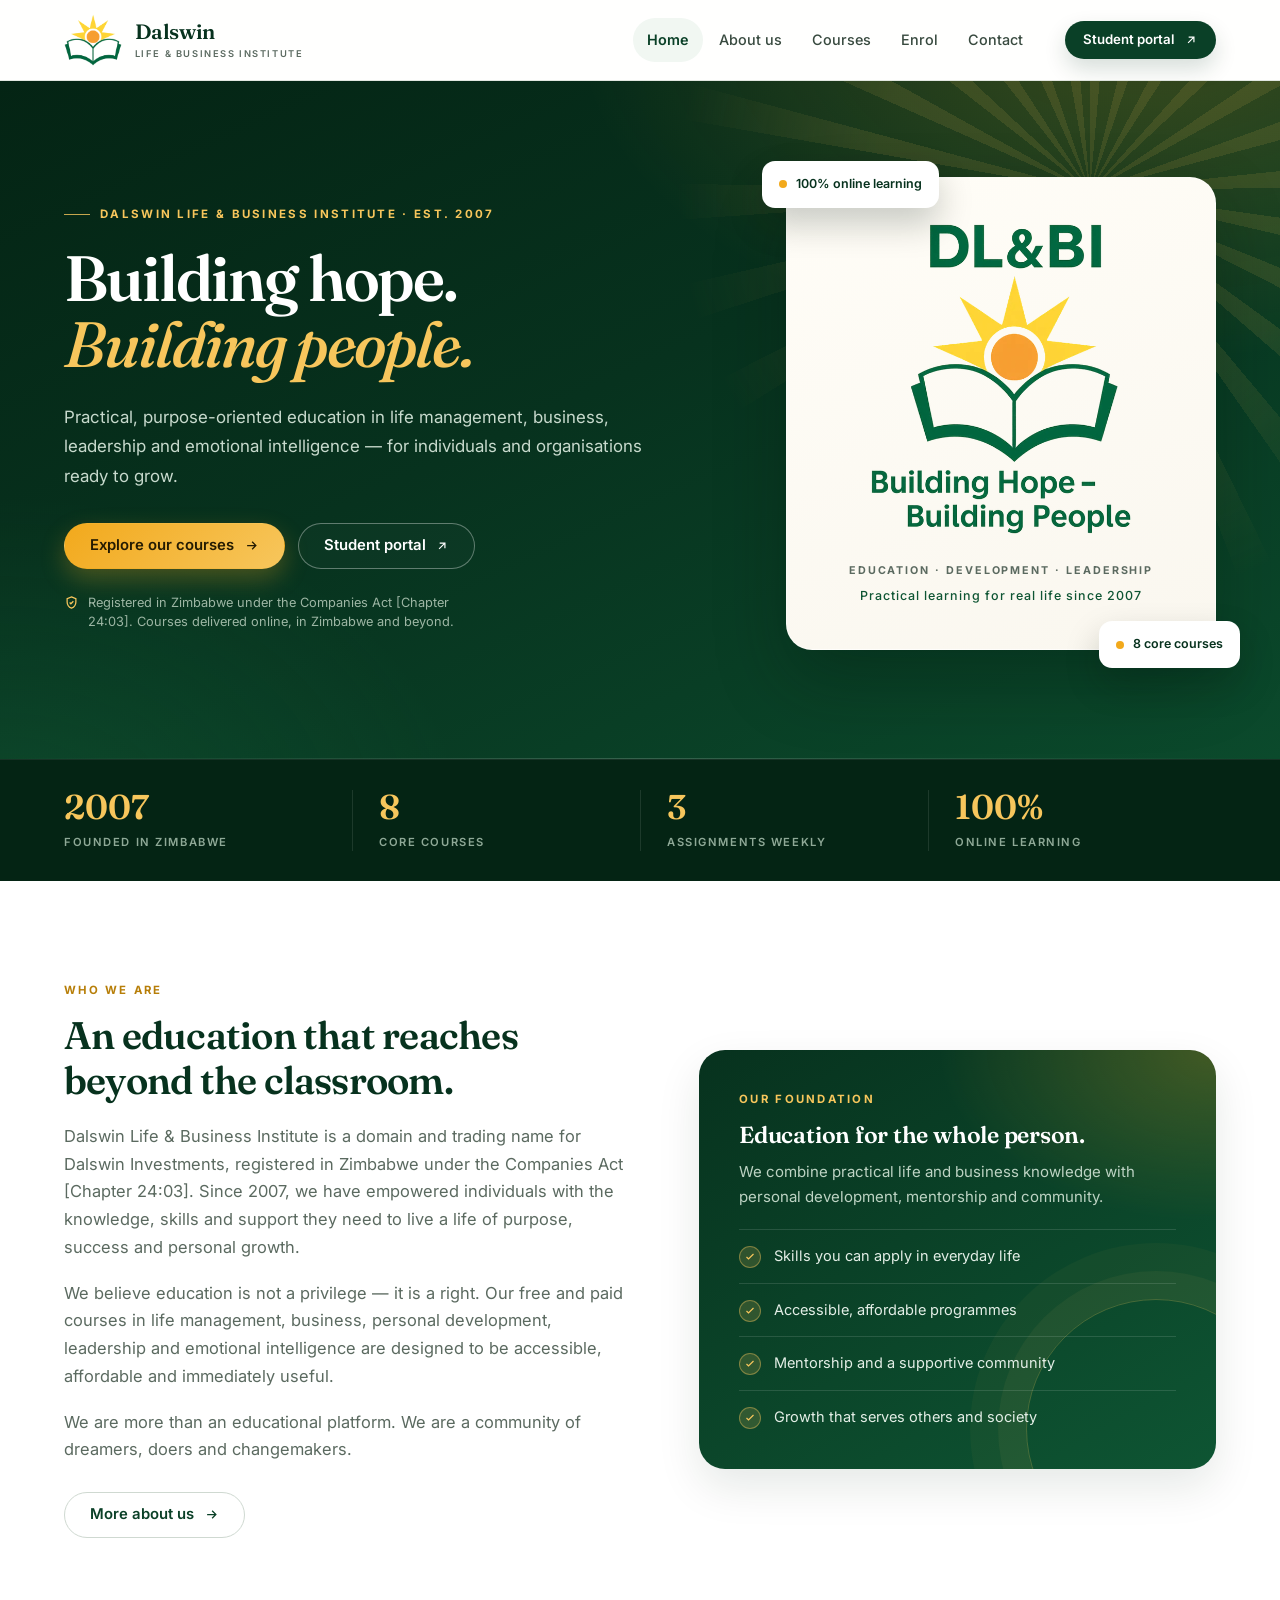
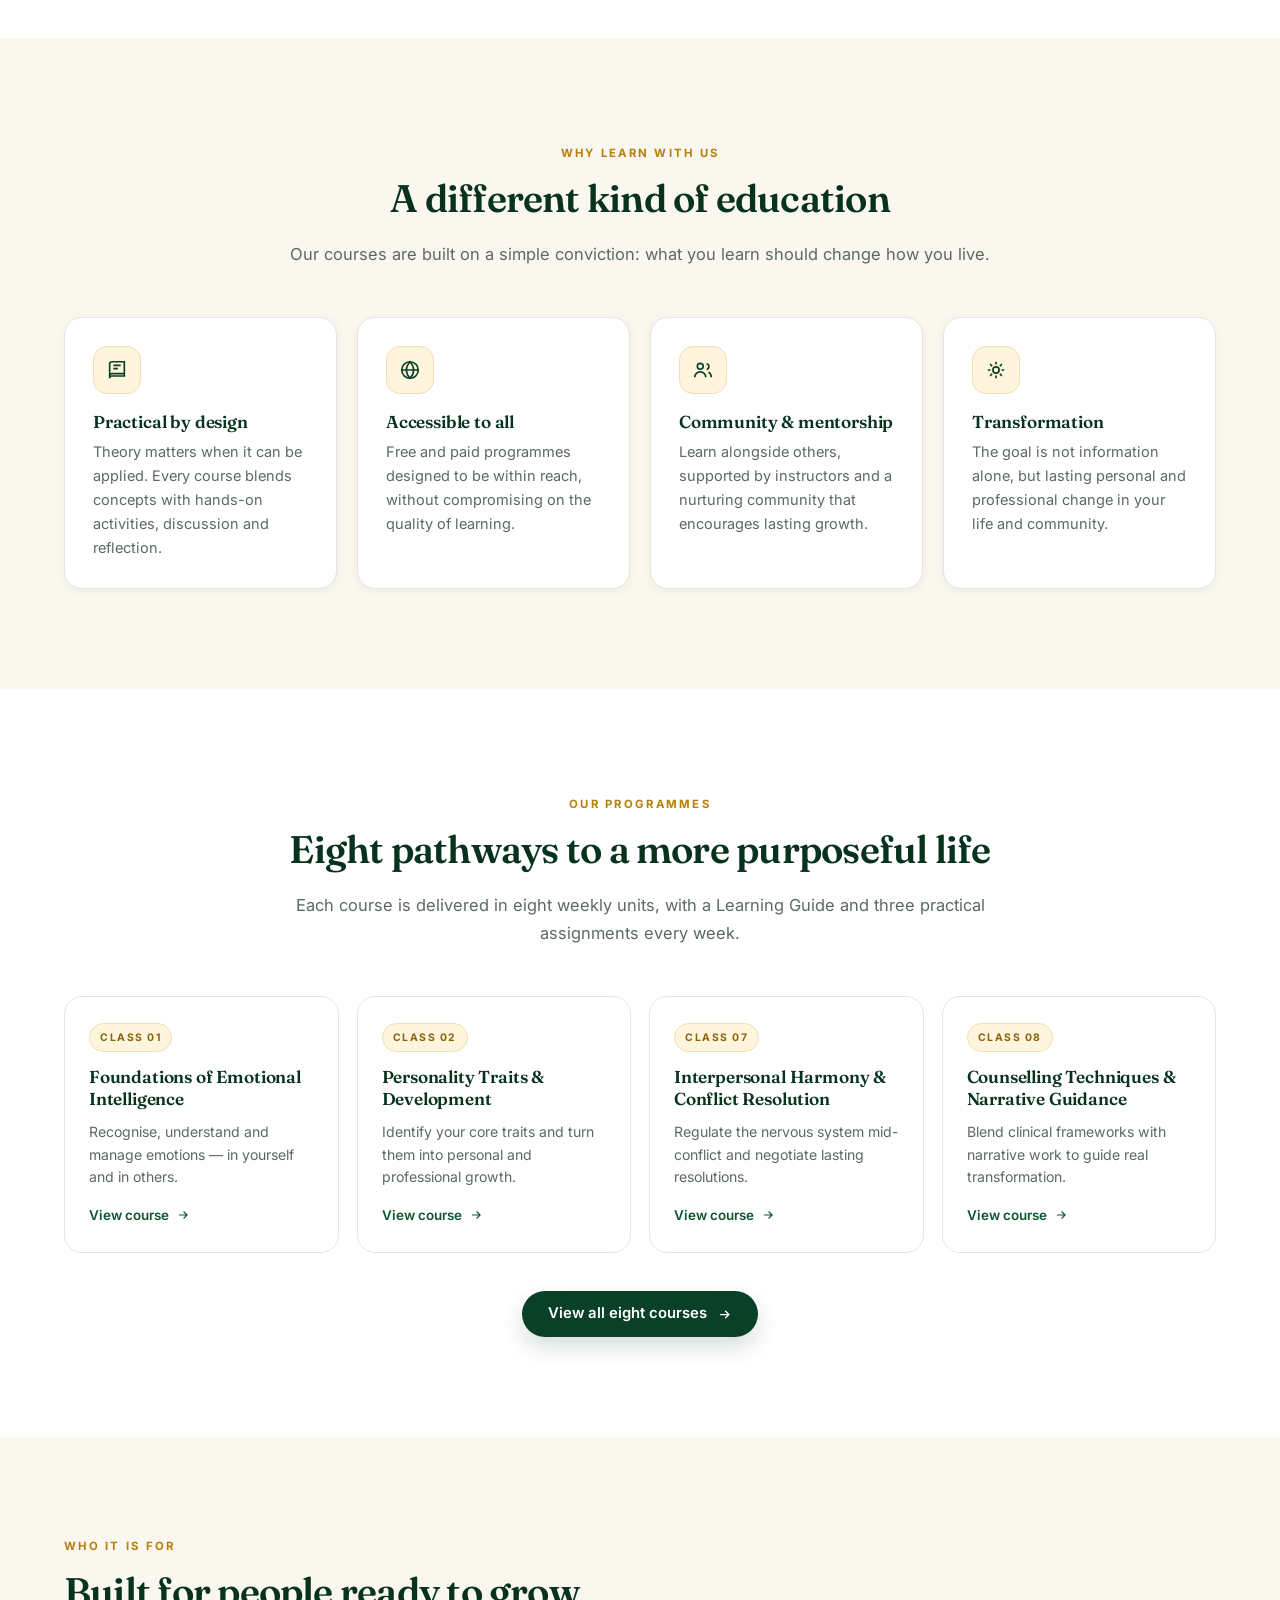
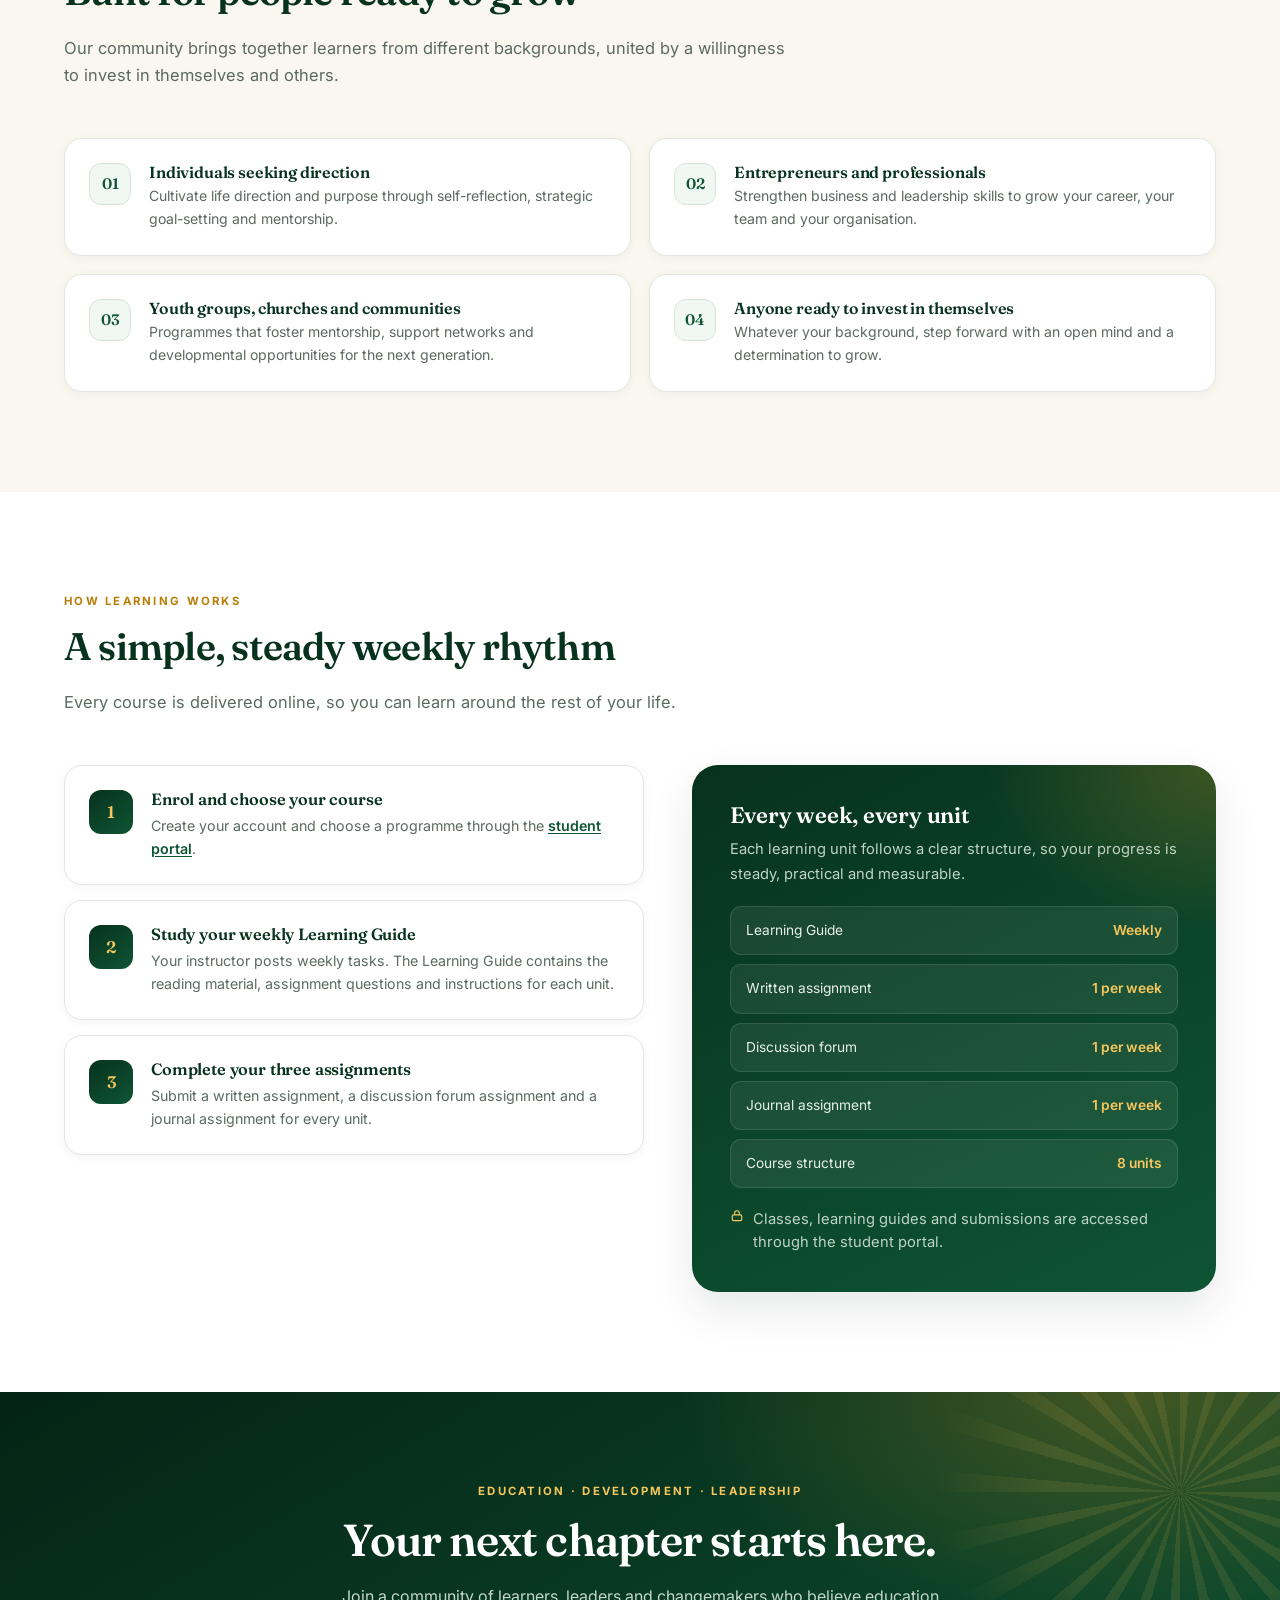
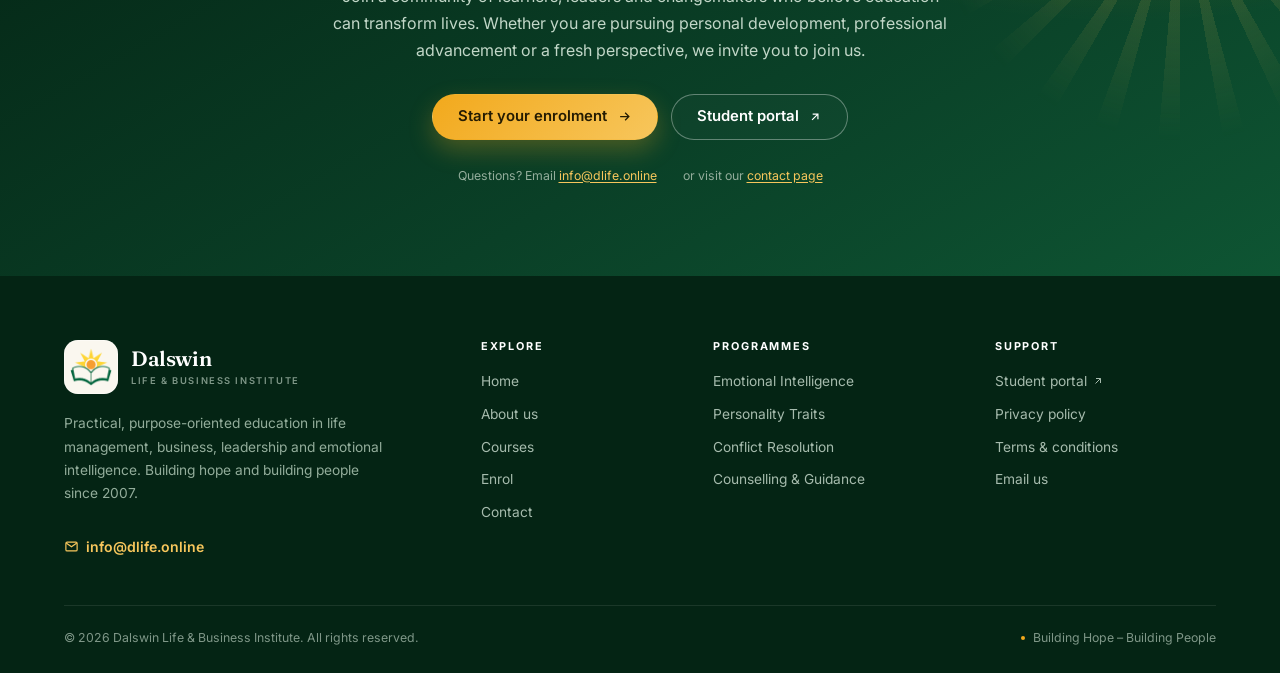
==== index.html @ dcba871b "Add Dalswin Life & Business Institute website Build the complete public site: home, about, courses, " ====
<!DOCTYPE html>
<html lang="en">
<head>
<meta charset="utf-8">
<meta name="viewport" content="width=device-width, initial-scale=1">
<meta name="theme-color" content="#07321E">
<title>Dalswin Life &amp; Business Institute | Building Hope, Building People</title>
<meta name="description" content="Practical, purpose-oriented education in life management, business, leadership and emotional intelligence. Online courses from Dalswin Life & Business Institute, established in Zimbabwe in 2007.">
<link rel="icon" type="image/png" href="assets/img/favicon.png">
<link rel="apple-touch-icon" href="assets/img/apple-touch-icon.png">
<link rel="preconnect" href="https://fonts.googleapis.com">
<link rel="preconnect" href="https://fonts.gstatic.com" crossorigin>
<link href="https://fonts.googleapis.com/css2?family=Fraunces:ital,opsz,wght@0,9..144,400;0,9..144,500;0,9..144,600;0,9..144,700;1,9..144,500;1,9..144,600&family=Inter:wght@300;400;500;600;700&display=swap" rel="stylesheet">
<link rel="stylesheet" href="assets/css/styles.css">
<script>document.documentElement.classList.add('js');</script>
<script src="assets/js/main.js" defer></script>
</head>
<body>
<a class="skip-link" href="#main">Skip to content</a>

<header class="site-header">
  <div class="container header-inner">
    <a href="index.html" class="brand" aria-label="Dalswin Life and Business Institute — home">
      <picture>
        <source srcset="assets/img/dlife-emblem.webp" type="image/webp">
        <img src="assets/img/dlife-emblem.png" width="360" height="325" alt="Dalswin Life and Business Institute logo">
      </picture>
      <span class="brand-copy">
        <span class="brand-name">Dalswin</span>
        <span class="brand-sub">Life &amp; Business Institute</span>
      </span>
    </a>

    <nav class="nav" id="mainNav" aria-label="Main navigation">
      <a href="index.html" aria-current="page">Home</a>
      <a href="about.html">About us</a>
      <a href="courses.html">Courses</a>
      <a href="enroll.html">Enrol</a>
      <a href="contact.html">Contact</a>
      <a href="https://onb.richardn.online/login" class="nav-portal" target="_blank" rel="noopener noreferrer">Student portal</a>
    </nav>

    <a href="https://onb.richardn.online/login" class="btn btn-primary btn-sm header-cta" target="_blank" rel="noopener noreferrer">
      Student portal
      <svg width="14" height="14" viewBox="0 0 24 24" fill="none" stroke="currentColor" stroke-width="2" aria-hidden="true"><path d="M7 17 17 7M8 7h9v9"/></svg>
    </a>

    <button class="nav-toggle" type="button" aria-expanded="false" aria-controls="mainNav" aria-label="Open menu">
      <span></span><span></span><span></span>
    </button>
  </div>
</header>

<main id="main">

  <!-- Hero -->
  <section class="hero">
    <div class="container hero-grid">
      <div>
        <p class="eyebrow">Dalswin Life &amp; Business Institute · Est. 2007</p>
        <h1>Building hope.<br><em>Building people.</em></h1>
        <p class="hero-lead">Practical, purpose-oriented education in life management, business, leadership and emotional intelligence — for individuals and organisations ready to grow.</p>
        <div class="hero-actions">
          <a href="courses.html" class="btn btn-gold">
            Explore our courses
            <svg width="15" height="15" viewBox="0 0 24 24" fill="none" stroke="currentColor" stroke-width="2" aria-hidden="true"><path d="M5 12h14M13 6l6 6-6 6"/></svg>
          </a>
          <a href="https://onb.richardn.online/login" class="btn btn-ghost" target="_blank" rel="noopener noreferrer">
            Student portal
            <svg width="14" height="14" viewBox="0 0 24 24" fill="none" stroke="currentColor" stroke-width="2" aria-hidden="true"><path d="M7 17 17 7M8 7h9v9"/></svg>
          </a>
        </div>
        <p class="hero-note">
          <svg width="15" height="15" viewBox="0 0 24 24" fill="none" stroke="currentColor" stroke-width="2" aria-hidden="true"><path d="M12 3l7 3v5c0 4.6-3 8.3-7 10-4-1.7-7-5.4-7-10V6l7-3Z"/><path d="m9 12 2 2 4-4"/></svg>
          Registered in Zimbabwe under the Companies Act [Chapter 24:03]. Courses delivered online, in Zimbabwe and beyond.
        </p>
      </div>

      <div class="hero-visual">
        <span class="hero-chip hero-chip--one"><span class="dot"></span>100% online learning</span>
        <div class="logo-card">
          <picture>
            <source srcset="assets/img/dlife-logo.webp" type="image/webp">
            <img src="assets/img/dlife-logo.png" width="520" height="617" alt="Dalswin Life and Business Institute — Building Hope, Building People">
          </picture>
          <p>Education · Development · Leadership</p>
          <p>Practical learning for real life since 2007</p>
        </div>
        <span class="hero-chip hero-chip--two"><span class="dot"></span>8 core courses</span>
      </div>
    </div>
  </section>

  <!-- Stats -->
  <section class="stats" aria-label="Dalswin at a glance">
    <div class="container stats-grid">
      <div class="stat"><b>2007</b><span>Founded in Zimbabwe</span></div>
      <div class="stat"><b>8</b><span>Core courses</span></div>
      <div class="stat"><b>3</b><span>Assignments weekly</span></div>
      <div class="stat"><b>100%</b><span>Online learning</span></div>
    </div>
  </section>

  <!-- Who we are -->
  <section class="section bg-white">
    <div class="container split">
      <div class="reveal">
        <span class="kicker">Who we are</span>
        <h2>An education that reaches beyond the classroom.</h2>
        <p>Dalswin Life &amp; Business Institute is a domain and trading name for Dalswin Investments, registered in Zimbabwe under the Companies Act [Chapter 24:03]. Since 2007, we have empowered individuals with the knowledge, skills and support they need to live a life of purpose, success and personal growth.</p>
        <p>We believe education is not a privilege — it is a right. Our free and paid courses in life management, business, personal development, leadership and emotional intelligence are designed to be accessible, affordable and immediately useful.</p>
        <p>We are more than an educational platform. We are a community of dreamers, doers and changemakers.</p>
        <p class="action-row"><a href="about.html" class="btn btn-outline">More about us
          <svg width="15" height="15" viewBox="0 0 24 24" fill="none" stroke="currentColor" stroke-width="2" aria-hidden="true"><path d="M5 12h14M13 6l6 6-6 6"/></svg>
        </a></p>
      </div>

      <div class="identity-panel reveal">
        <span class="kicker kicker--light">Our foundation</span>
        <h3>Education for the whole person.</h3>
        <p>We combine practical life and business knowledge with personal development, mentorship and community.</p>
        <ul class="value-list">
          <li><span class="tick"><svg width="12" height="12" viewBox="0 0 24 24" fill="none" stroke="currentColor" stroke-width="2.4" aria-hidden="true"><path d="m5 12 4 4L19 6"/></svg></span>Skills you can apply in everyday life</li>
          <li><span class="tick"><svg width="12" height="12" viewBox="0 0 24 24" fill="none" stroke="currentColor" stroke-width="2.4" aria-hidden="true"><path d="m5 12 4 4L19 6"/></svg></span>Accessible, affordable programmes</li>
          <li><span class="tick"><svg width="12" height="12" viewBox="0 0 24 24" fill="none" stroke="currentColor" stroke-width="2.4" aria-hidden="true"><path d="m5 12 4 4L19 6"/></svg></span>Mentorship and a supportive community</li>
          <li><span class="tick"><svg width="12" height="12" viewBox="0 0 24 24" fill="none" stroke="currentColor" stroke-width="2.4" aria-hidden="true"><path d="m5 12 4 4L19 6"/></svg></span>Growth that serves others and society</li>
        </ul>
      </div>
    </div>
  </section>

  <!-- Values -->
  <section class="section bg-cream">
    <div class="container">
      <div class="section-head center reveal">
        <span class="kicker">Why learn with us</span>
        <h2>A different kind of education</h2>
        <p>Our courses are built on a simple conviction: what you learn should change how you live.</p>
      </div>

      <div class="grid grid-4">
        <article class="value-card reveal">
          <div class="value-icon">
            <svg width="22" height="22" viewBox="0 0 24 24" fill="none" stroke="currentColor" stroke-width="1.8" aria-hidden="true"><path d="M4 5.5A2.5 2.5 0 0 1 6.5 3H20v15.5H6.5A2.5 2.5 0 0 0 4 21V5.5Z"/><path d="M4 18.5A2.5 2.5 0 0 1 6.5 16H20M8 7h8M8 10.5h5"/></svg>
          </div>
          <h3>Practical by design</h3>
          <p>Theory matters when it can be applied. Every course blends concepts with hands-on activities, discussion and reflection.</p>
        </article>

        <article class="value-card reveal">
          <div class="value-icon">
            <svg width="22" height="22" viewBox="0 0 24 24" fill="none" stroke="currentColor" stroke-width="1.8" aria-hidden="true"><circle cx="12" cy="12" r="9"/><path d="M3 12h18M12 3c2.6 2.7 4 5.7 4 9s-1.4 6.3-4 9c-2.6-2.7-4-5.7-4-9s1.4-6.3 4-9Z"/></svg>
          </div>
          <h3>Accessible to all</h3>
          <p>Free and paid programmes designed to be within reach, without compromising on the quality of learning.</p>
        </article>

        <article class="value-card reveal">
          <div class="value-icon">
            <svg width="22" height="22" viewBox="0 0 24 24" fill="none" stroke="currentColor" stroke-width="1.8" aria-hidden="true"><circle cx="9" cy="8" r="3.2"/><path d="M3 20c0-3.3 2.7-6 6-6s6 2.7 6 6"/><path d="M16 5.2A3.2 3.2 0 0 1 16 11.4M18 14.4c2 .8 3 2.8 3 5.6"/></svg>
          </div>
          <h3>Community &amp; mentorship</h3>
          <p>Learn alongside others, supported by instructors and a nurturing community that encourages lasting growth.</p>
        </article>

        <article class="value-card reveal">
          <div class="value-icon">
            <svg width="22" height="22" viewBox="0 0 24 24" fill="none" stroke="currentColor" stroke-width="1.8" aria-hidden="true"><path d="M12 3v3M12 18v3M3 12h3M18 12h3M5.6 5.6l2.1 2.1M16.3 16.3l2.1 2.1M18.4 5.6l-2.1 2.1M7.7 16.3l-2.1 2.1"/><circle cx="12" cy="12" r="3.4"/></svg>
          </div>
          <h3>Transformation</h3>
          <p>The goal is not information alone, but lasting personal and professional change in your life and community.</p>
        </article>
      </div>
    </div>
  </section>

  <!-- Featured courses -->
  <section class="section bg-white">
    <div class="container">
      <div class="section-head center reveal">
        <span class="kicker">Our programmes</span>
        <h2>Eight pathways to a more purposeful life</h2>
        <p>Each course is delivered in eight weekly units, with a Learning Guide and three practical assignments every week.</p>
      </div>

      <div class="course-grid">
        <a class="course-card reveal" href="courses.html#emotional-intelligence">
          <span class="course-code">Class 01</span>
          <h3>Foundations of Emotional Intelligence</h3>
          <p>Recognise, understand and manage emotions — in yourself and in others.</p>
          <span class="card-link">View course
            <svg width="14" height="14" viewBox="0 0 24 24" fill="none" stroke="currentColor" stroke-width="2" aria-hidden="true"><path d="M5 12h14M13 6l6 6-6 6"/></svg>
          </span>
        </a>

        <a class="course-card reveal" href="courses.html#personality-development">
          <span class="course-code">Class 02</span>
          <h3>Personality Traits &amp; Development</h3>
          <p>Identify your core traits and turn them into personal and professional growth.</p>
          <span class="card-link">View course
            <svg width="14" height="14" viewBox="0 0 24 24" fill="none" stroke="currentColor" stroke-width="2" aria-hidden="true"><path d="M5 12h14M13 6l6 6-6 6"/></svg>
          </span>
        </a>

        <a class="course-card reveal" href="courses.html#conflict-resolution">
          <span class="course-code">Class 07</span>
          <h3>Interpersonal Harmony &amp; Conflict Resolution</h3>
          <p>Regulate the nervous system mid-conflict and negotiate lasting resolutions.</p>
          <span class="card-link">View course
            <svg width="14" height="14" viewBox="0 0 24 24" fill="none" stroke="currentColor" stroke-width="2" aria-hidden="true"><path d="M5 12h14M13 6l6 6-6 6"/></svg>
          </span>
        </a>

        <a class="course-card reveal" href="courses.html#counselling-guidance">
          <span class="course-code">Class 08</span>
          <h3>Counselling Techniques &amp; Narrative Guidance</h3>
          <p>Blend clinical frameworks with narrative work to guide real transformation.</p>
          <span class="card-link">View course
            <svg width="14" height="14" viewBox="0 0 24 24" fill="none" stroke="currentColor" stroke-width="2" aria-hidden="true"><path d="M5 12h14M13 6l6 6-6 6"/></svg>
          </span>
        </a>
      </div>

      <div class="center-cta">
        <a href="courses.html" class="btn btn-primary">View all eight courses
          <svg width="15" height="15" viewBox="0 0 24 24" fill="none" stroke="currentColor" stroke-width="2" aria-hidden="true"><path d="M5 12h14M13 6l6 6-6 6"/></svg>
        </a>
      </div>
    </div>
  </section>

  <!-- Audience -->
  <section class="section bg-cream">
    <div class="container">
      <div class="section-head reveal">
        <span class="kicker">Who it is for</span>
        <h2>Built for people ready to grow</h2>
        <p>Our community brings together learners from different backgrounds, united by a willingness to invest in themselves and others.</p>
      </div>

      <div class="audience-grid">
        <article class="audience-item reveal">
          <span class="audience-num">01</span>
          <div>
            <h3>Individuals seeking direction</h3>
            <p>Cultivate life direction and purpose through self-reflection, strategic goal-setting and mentorship.</p>
          </div>
        </article>

        <article class="audience-item reveal">
          <span class="audience-num">02</span>
          <div>
            <h3>Entrepreneurs and professionals</h3>
            <p>Strengthen business and leadership skills to grow your career, your team and your organisation.</p>
          </div>
        </article>

        <article class="audience-item reveal">
          <span class="audience-num">03</span>
          <div>
            <h3>Youth groups, churches and communities</h3>
            <p>Programmes that foster mentorship, support networks and developmental opportunities for the next generation.</p>
          </div>
        </article>

        <article class="audience-item reveal">
          <span class="audience-num">04</span>
          <div>
            <h3>Anyone ready to invest in themselves</h3>
            <p>Whatever your background, step forward with an open mind and a determination to grow.</p>
          </div>
        </article>
      </div>
    </div>
  </section>

  <!-- How learning works -->
  <section class="section bg-white">
    <div class="container">
      <div class="section-head reveal">
        <span class="kicker">How learning works</span>
        <h2>A simple, steady weekly rhythm</h2>
        <p>Every course is delivered online, so you can learn around the rest of your life.</p>
      </div>

      <div class="process-grid">
        <div class="process-steps">
          <div class="step-card reveal">
            <span class="step-num">1</span>
            <div>
              <h3>Enrol and choose your course</h3>
              <p>Create your account and choose a programme through the <a href="https://onb.richardn.online/login" target="_blank" rel="noopener noreferrer">student portal</a>.</p>
            </div>
          </div>

          <div class="step-card reveal">
            <span class="step-num">2</span>
            <div>
              <h3>Study your weekly Learning Guide</h3>
              <p>Your instructor posts weekly tasks. The Learning Guide contains the reading material, assignment questions and instructions for each unit.</p>
            </div>
          </div>

          <div class="step-card reveal">
            <span class="step-num">3</span>
            <div>
              <h3>Complete your three assignments</h3>
              <p>Submit a written assignment, a discussion forum assignment and a journal assignment for every unit.</p>
            </div>
          </div>
        </div>

        <aside class="rhythm-card reveal">
          <h3>Every week, every unit</h3>
          <p>Each learning unit follows a clear structure, so your progress is steady, practical and measurable.</p>
          <div class="rhythm-list">
            <div class="rhythm-item"><span>Learning Guide</span><b>Weekly</b></div>
            <div class="rhythm-item"><span>Written assignment</span><b>1 per week</b></div>
            <div class="rhythm-item"><span>Discussion forum</span><b>1 per week</b></div>
            <div class="rhythm-item"><span>Journal assignment</span><b>1 per week</b></div>
            <div class="rhythm-item"><span>Course structure</span><b>8 units</b></div>
          </div>
          <p class="rhythm-note">
            <svg width="14" height="14" viewBox="0 0 24 24" fill="none" stroke="currentColor" stroke-width="2" aria-hidden="true"><rect x="4" y="10" width="16" height="10" rx="2"/><path d="M8 10V7a4 4 0 0 1 8 0v3"/></svg>
            Classes, learning guides and submissions are accessed through the student portal.
          </p>
        </aside>
      </div>
    </div>
  </section>

  <!-- CTA -->
  <section class="cta-band">
    <div class="container cta-inner">
      <span class="kicker kicker--light">Education · Development · Leadership</span>
      <h2>Your next chapter starts here.</h2>
      <p>Join a community of learners, leaders and changemakers who believe education can transform lives. Whether you are pursuing personal development, professional advancement or a fresh perspective, we invite you to join us.</p>
      <div class="cta-actions">
        <a href="enroll.html" class="btn btn-gold">Start your enrolment
          <svg width="15" height="15" viewBox="0 0 24 24" fill="none" stroke="currentColor" stroke-width="2" aria-hidden="true"><path d="M5 12h14M13 6l6 6-6 6"/></svg>
        </a>
        <a href="https://onb.richardn.online/login" class="btn btn-ghost" target="_blank" rel="noopener noreferrer">Student portal
          <svg width="14" height="14" viewBox="0 0 24 24" fill="none" stroke="currentColor" stroke-width="2" aria-hidden="true"><path d="M7 17 17 7M8 7h9v9"/></svg>
        </a>
      </div>
      <div class="cta-meta">
        <span>Questions? Email <a href="mailto:info@dlife.online">info@dlife.online</a></span>
        <span>or visit our <a href="contact.html">contact page</a></span>
      </div>
    </div>
  </section>

</main>

<footer class="site-footer">
  <div class="container">
    <div class="footer-main">
      <div class="footer-brand">
        <a href="index.html" class="brand" aria-label="Dalswin Life and Business Institute — home">
          <span class="footer-logo">
            <picture>
              <source srcset="assets/img/dlife-emblem.webp" type="image/webp">
              <img src="assets/img/dlife-emblem.png" width="360" height="325" alt="">
            </picture>
          </span>
          <span class="brand-copy">
            <span class="brand-name">Dalswin</span>
            <span class="brand-sub">Life &amp; Business Institute</span>
          </span>
        </a>
        <p>Practical, purpose-oriented education in life management, business, leadership and emotional intelligence. Building hope and building people since 2007.</p>
        <a class="footer-email" href="mailto:info@dlife.online">
          <svg width="15" height="15" viewBox="0 0 24 24" fill="none" stroke="currentColor" stroke-width="1.9" aria-hidden="true"><rect x="3" y="5" width="18" height="14" rx="2"/><path d="m3.5 6.5 8.5 6 8.5-6"/></svg>
          info@dlife.online
        </a>
      </div>

      <div>
        <h3>Explore</h3>
        <ul class="footer-links">
          <li><a href="index.html">Home</a></li>
          <li><a href="about.html">About us</a></li>
          <li><a href="courses.html">Courses</a></li>
          <li><a href="enroll.html">Enrol</a></li>
          <li><a href="contact.html">Contact</a></li>
        </ul>
      </div>

      <div>
        <h3>Programmes</h3>
        <ul class="footer-links">
          <li><a href="courses.html#emotional-intelligence">Emotional Intelligence</a></li>
          <li><a href="courses.html#personality-development">Personality Traits</a></li>
          <li><a href="courses.html#conflict-resolution">Conflict Resolution</a></li>
          <li><a href="courses.html#counselling-guidance">Counselling &amp; Guidance</a></li>
        </ul>
      </div>

      <div>
        <h3>Support</h3>
        <ul class="footer-links">
          <li><a class="external" href="https://onb.richardn.online/login" target="_blank" rel="noopener noreferrer">Student portal
            <svg width="12" height="12" viewBox="0 0 24 24" fill="none" stroke="currentColor" stroke-width="2" aria-hidden="true"><path d="M7 17 17 7M8 7h9v9"/></svg>
          </a></li>
          <li><a href="privacy.html">Privacy policy</a></li>
          <li><a href="terms.html">Terms &amp; conditions</a></li>
          <li><a href="mailto:info@dlife.online">Email us</a></li>
        </ul>
      </div>
    </div>

    <div class="footer-bottom">
      <span>© <span data-year>2026</span> Dalswin Life &amp; Business Institute. All rights reserved.</span>
      <span class="footnote"><span class="dot"></span>Building Hope – Building People</span>
    </div>
  </div>
</footer>
</body>
</html>
---- assets/css/styles.css ----
/* ==========================================================================
   Dalswin Life & Business Institute — shared styles
   Palette and typography derived from the DL&BI logo.
   ========================================================================== */

:root{
  --green-950:#042414;
  --green-900:#07321E;
  --green-800:#0A4027;
  --green-700:#0E5533;
  --green-600:#14703F;
  --green-500:#1E8A51;
  --green-100:#E8F2EA;
  --green-50:#F1F7F2;
  --gold:#F2A91C;
  --gold-200:#F7C65C;
  --gold-300:#FFD98A;
  --gold-600:#B77E08;
  --gold-soft:#FFF4DC;
  --gold-line:#F1DEB2;
  --cream:#FAF7EF;
  --cream-deep:#F3EEE1;
  --white:#FFFFFF;
  --ink:#14231B;
  --ink-2:#2B3C31;
  --muted:#5B6A60;
  --muted-2:#78857B;
  --line:#E2E7E1;
  --line-2:#CFD9D1;
  --shadow-sm:0 2px 10px rgba(9,42,24,.05);
  --shadow:0 18px 44px rgba(8,40,23,.10);
  --shadow-lg:0 30px 70px rgba(3,24,13,.30);
  --radius-sm:12px;
  --radius:18px;
  --radius-lg:26px;
  --container:1180px;
  --font-sans:'Inter',system-ui,-apple-system,'Segoe UI',Roboto,sans-serif;
  --font-serif:'Fraunces',Georgia,'Times New Roman',serif;
}

/* ---------- Reset & base ---------- */
*,*::before,*::after{box-sizing:border-box}
html{scroll-behavior:smooth;scroll-padding-top:98px}
body{
  margin:0;
  font-family:var(--font-sans);
  font-size:16.5px;
  line-height:1.68;
  color:var(--ink);
  background:var(--cream);
  -webkit-font-smoothing:antialiased;
  text-rendering:optimizeLegibility;
}
h1,h2,h3,h4,h5{
  margin:0 0 .55em;
  font-family:var(--font-serif);
  font-weight:600;
  line-height:1.15;
  letter-spacing:-.02em;
  color:var(--green-900);
}
h1{font-size:clamp(2.2rem,4.4vw,3.55rem)}
h2{font-size:clamp(1.65rem,3vw,2.45rem)}
h3{font-size:1.16rem;letter-spacing:-.01em}
h4{font-size:1rem;letter-spacing:0}
p{margin:0 0 1.1em}
p:last-child{margin-bottom:0}
a{color:inherit;text-decoration:none}
ul,ol{margin:0;padding:0;list-style:none}
img,svg{max-width:100%;display:block}
button,input,select,textarea{font:inherit;color:inherit}
button{background:none;border:0;cursor:pointer}
::selection{background:var(--gold-300);color:var(--green-950)}
:focus-visible{outline:3px solid rgba(242,169,28,.75);outline-offset:3px;border-radius:4px}

.container{width:min(var(--container),90vw);margin-inline:auto}
.section{padding:clamp(56px,8vw,100px) 0}
.section--tight{padding:clamp(42px,6vw,68px) 0}
.bg-white{background:var(--white)}
.bg-cream{background:var(--cream)}
.bg-green{background:var(--green-900);color:#fff}
.muted{color:var(--muted)}
.lead{font-size:1.06rem;line-height:1.72;color:var(--muted)}
.center{text-align:center}
.sr-only{
  position:absolute;width:1px;height:1px;padding:0;margin:-1px;
  overflow:hidden;clip:rect(0,0,0,0);white-space:nowrap;border:0;
}
.skip-link{
  position:absolute;left:16px;top:-80px;z-index:200;
  background:var(--gold);color:var(--green-950);font-weight:700;
  padding:12px 20px;border-radius:0 0 10px 10px;transition:top .2s ease;
}
.skip-link:focus{top:0}

/* ---------- Buttons ---------- */
.btn{
  display:inline-flex;align-items:center;justify-content:center;gap:.6rem;
  padding:13px 25px;border-radius:999px;border:1px solid transparent;
  font-size:.93rem;font-weight:600;line-height:1.2;white-space:nowrap;
  cursor:pointer;
  transition:transform .2s ease,box-shadow .2s ease,background .2s ease,color .2s ease,border-color .2s ease,filter .2s ease;
}
.btn svg{flex:none}
.btn:hover{transform:translateY(-2px)}
.btn-primary{background:var(--green-800);color:#fff;box-shadow:0 10px 22px rgba(7,50,30,.16)}
.btn-primary:hover{background:var(--green-700);box-shadow:0 14px 30px rgba(7,50,30,.24)}
.btn-gold{background:linear-gradient(135deg,var(--gold),var(--gold-200));color:#241B02;box-shadow:0 10px 24px rgba(242,169,28,.28)}
.btn-gold:hover{filter:brightness(1.04);box-shadow:0 16px 32px rgba(242,169,28,.36)}
.btn-outline{border-color:var(--line-2);background:var(--white);color:var(--green-800)}
.btn-outline:hover{border-color:var(--green-700);box-shadow:var(--shadow-sm)}
.btn-ghost{border-color:rgba(255,255,255,.35);color:#fff;background:rgba(255,255,255,.02)}
.btn-ghost:hover{background:rgba(255,255,255,.1);border-color:rgba(255,255,255,.55)}
.btn-sm{padding:10px 17px;font-size:.83rem}
.btn-block{width:100%}

/* ---------- Header ---------- */
.site-header{
  position:sticky;top:0;z-index:100;
  background:rgba(255,255,255,.93);
  backdrop-filter:blur(16px);
  -webkit-backdrop-filter:blur(16px);
  border-bottom:1px solid var(--line);
  transition:box-shadow .25s ease;
}
.site-header.is-scrolled{box-shadow:0 10px 30px rgba(7,40,23,.09)}
.header-inner{display:flex;align-items:center;gap:28px;min-height:80px}
.brand{display:flex;align-items:center;gap:13px;margin-right:auto;flex:none}
.brand img{height:52px;width:auto}
.brand-copy{display:flex;flex-direction:column;line-height:1}
.brand-name{
  font-family:var(--font-serif);font-weight:600;font-size:1.3rem;
  letter-spacing:-.02em;color:var(--green-900);
}
.brand-sub{
  margin-top:6px;font-size:.585rem;font-weight:600;letter-spacing:.17em;
  text-transform:uppercase;color:var(--muted);
}
.nav{display:flex;align-items:center;gap:2px}
.nav a{
  padding:10px 14px;border-radius:999px;font-size:.9rem;font-weight:500;
  color:#384A3F;transition:background .18s ease,color .18s ease;
}
.nav a:hover{background:var(--green-50);color:var(--green-800)}
.nav a[aria-current="page"]{background:var(--green-50);color:var(--green-800);font-weight:600}
.nav .nav-portal{display:none}
.header-cta{flex:none}
.nav-toggle{
  display:none;flex-direction:column;justify-content:center;gap:5px;
  width:44px;height:44px;padding:10px;border-radius:10px;
}
.nav-toggle span{
  display:block;width:22px;height:2px;border-radius:2px;background:var(--green-900);
  transition:transform .25s ease,opacity .25s ease;
}
.nav-toggle[aria-expanded="true"] span:nth-child(1){transform:translateY(7px) rotate(45deg)}
.nav-toggle[aria-expanded="true"] span:nth-child(2){opacity:0}
.nav-toggle[aria-expanded="true"] span:nth-child(3){transform:translateY(-7px) rotate(-45deg)}

/* ---------- Hero ---------- */
.hero{
  position:relative;overflow:hidden;color:#fff;
  padding:clamp(58px,7.5vw,100px) 0 clamp(68px,8.5vw,112px);
  background:
    radial-gradient(900px 520px at 90% -8%,rgba(242,169,28,.22),transparent 64%),
    radial-gradient(700px 500px at 0% 110%,rgba(30,138,81,.22),transparent 66%),
    linear-gradient(155deg,#042414 0%,#07321E 46%,#0B4A2C 100%);
}
.hero::before{
  content:"";position:absolute;top:-340px;right:-260px;width:900px;height:900px;
  border-radius:50%;pointer-events:none;
  background:repeating-conic-gradient(from 0deg,rgba(247,198,92,.13) 0deg 5deg,transparent 5deg 14deg);
  -webkit-mask-image:radial-gradient(circle,#000 0 34%,transparent 66%);
  mask-image:radial-gradient(circle,#000 0 34%,transparent 66%);
  opacity:.85;
}
.hero::after{
  content:"";position:absolute;left:0;right:0;bottom:0;height:1px;
  background:linear-gradient(90deg,transparent,rgba(255,255,255,.18),transparent);
}
.hero-grid{
  position:relative;z-index:1;display:grid;
  grid-template-columns:1.1fr .9fr;gap:clamp(36px,6vw,72px);align-items:center;
}
.eyebrow{
  display:inline-flex;align-items:center;gap:10px;
  font-size:.72rem;font-weight:700;letter-spacing:.2em;text-transform:uppercase;
  color:var(--gold-200);margin:0 0 20px;
}
.eyebrow::before{content:"";width:26px;height:1px;background:var(--gold-200);opacity:.8}
.hero h1{color:#fff;font-size:clamp(2.45rem,5vw,4rem);line-height:1.04;letter-spacing:-.032em;margin-bottom:.4em;max-width:15ch}
.hero h1 em{font-style:italic;color:var(--gold-200);font-weight:500}
.hero-lead{max-width:58ch;font-size:1.06rem;line-height:1.72;color:#C8DACD;margin-bottom:0}
.hero-actions{display:flex;flex-wrap:wrap;gap:13px;margin-top:32px}
.hero-note{
  display:flex;align-items:flex-start;gap:9px;margin-top:24px;
  font-size:.8rem;line-height:1.5;color:#9DB6A4;max-width:52ch;
}
.hero-note svg{flex:none;margin-top:2px;color:var(--gold-200)}
.hero-visual{position:relative;width:100%;max-width:430px;justify-self:end}
.logo-card{
  position:relative;z-index:1;text-align:center;
  background:linear-gradient(160deg,#FFFDF7,var(--cream));
  border:1px solid rgba(255,255,255,.55);
  border-radius:var(--radius-lg);
  padding:clamp(26px,4vw,42px);
  box-shadow:var(--shadow-lg);
}
.logo-card img{width:min(270px,78%);height:auto;margin:0 auto 24px}
.logo-card p{
  margin:0;font-size:.67rem;font-weight:700;letter-spacing:.18em;
  text-transform:uppercase;color:var(--muted);
}
.logo-card p + p{margin-top:6px;letter-spacing:.08em;text-transform:none;font-size:.78rem;font-weight:500;color:var(--green-700)}
.hero-chip{
  position:absolute;z-index:2;display:flex;align-items:center;gap:9px;
  padding:12px 16px;border-radius:13px;background:#fff;
  color:var(--green-900);font-size:.78rem;font-weight:600;
  box-shadow:0 16px 34px rgba(3,24,13,.22);border:1px solid rgba(255,255,255,.7);
}
.hero-chip .dot{width:8px;height:8px;border-radius:50%;background:var(--gold);flex:none}
.hero-chip--one{top:-16px;left:-24px}
.hero-chip--two{bottom:-18px;right:-24px}

/* ---------- Stats strip ---------- */
.stats{background:var(--green-950);border-top:1px solid rgba(255,255,255,.07)}
.stats-grid{display:grid;grid-template-columns:repeat(4,1fr);padding:30px 0}
.stat{padding:0 26px;border-left:1px solid rgba(255,255,255,.1)}
.stat:first-child{padding-left:0;border-left:0}
.stat b{
  display:block;font-family:var(--font-serif);font-weight:600;
  font-size:clamp(1.6rem,2.8vw,2.15rem);line-height:1;color:var(--gold-200);
}
.stat span{
  display:block;margin-top:8px;font-size:.7rem;font-weight:600;
  letter-spacing:.14em;text-transform:uppercase;color:#8FA997;
}

/* ---------- Section heads ---------- */
.section-head{max-width:740px;margin-bottom:clamp(30px,4vw,48px)}
.section-head.center{margin-inline:auto;text-align:center}
.section-head p{color:var(--muted);margin-top:14px}
.kicker{
  display:block;margin-bottom:13px;font-size:.71rem;font-weight:700;
  letter-spacing:.2em;text-transform:uppercase;color:var(--gold-600);
}
.kicker--light{color:var(--gold-200)}
.section-head.center .kicker{display:inline-block}

/* ---------- Grids ---------- */
.grid{display:grid;gap:20px}
.grid--compact{gap:16px}
.mb-0{margin-bottom:0}
.quick-links{display:grid;gap:9px;margin-top:14px}
.quick-links a{color:var(--green-700);font-weight:600;font-size:.88rem}
.quick-links a:hover{color:var(--gold-600)}
.legal-next{margin-top:1.6em}
.grid-2{grid-template-columns:repeat(2,1fr)}
.grid-3{grid-template-columns:repeat(3,1fr)}
.grid-4{grid-template-columns:repeat(4,1fr)}

/* ---------- Generic cards ---------- */
.card{
  background:var(--white);border:1px solid var(--line);
  border-radius:var(--radius);padding:28px;
  box-shadow:var(--shadow-sm);
}
.value-card{
  background:var(--white);border:1px solid var(--line);border-radius:var(--radius);
  padding:28px;box-shadow:var(--shadow-sm);
  transition:transform .25s ease,box-shadow .25s ease,border-color .25s ease;
}
.value-card:hover{transform:translateY(-4px);box-shadow:var(--shadow);border-color:var(--line-2)}
.value-icon{
  width:48px;height:48px;border-radius:14px;display:grid;place-items:center;
  margin-bottom:18px;background:var(--gold-soft);color:var(--green-800);
  border:1px solid var(--gold-line);
}
.value-card h3{font-size:1.08rem;margin-bottom:8px}
.value-card p{font-size:.91rem;line-height:1.65;color:var(--muted);margin:0}

/* ---------- Who we are split ---------- */
.split{display:grid;grid-template-columns:1.05fr .95fr;gap:clamp(34px,6vw,64px);align-items:center}
.split p{color:var(--muted)}
.identity-panel{
  position:relative;overflow:hidden;border-radius:var(--radius-lg);
  padding:clamp(28px,4vw,40px);color:#fff;
  background:
    radial-gradient(420px 260px at 100% 0%,rgba(242,169,28,.24),transparent 66%),
    linear-gradient(150deg,var(--green-900),var(--green-700));
  box-shadow:var(--shadow);
}
.identity-panel::after{
  content:"";position:absolute;right:-70px;bottom:-90px;width:260px;height:260px;
  border:1px solid rgba(247,198,92,.25);border-radius:50%;
  box-shadow:0 0 0 28px rgba(247,198,92,.05),0 0 0 56px rgba(247,198,92,.035);
}
.identity-panel h3{color:#fff;font-size:1.45rem;margin-bottom:10px;position:relative;z-index:1}
.identity-panel > p{color:#BDD3C3;font-size:.94rem;position:relative;z-index:1}
.value-list{display:grid;gap:0;margin-top:20px;position:relative;z-index:1}
.value-list li{
  display:flex;align-items:flex-start;gap:13px;padding:14px 0;
  border-top:1px solid rgba(255,255,255,.12);font-size:.91rem;color:#E3EEE6;
}
.value-list li:last-child{padding-bottom:0}
.value-list .tick{
  flex:none;width:22px;height:22px;border-radius:50%;display:grid;place-items:center;
  background:rgba(247,198,92,.16);border:1px solid rgba(247,198,92,.4);
  color:var(--gold-200);margin-top:2px;
}

/* ---------- Course cards ---------- */
.course-grid{display:grid;grid-template-columns:repeat(4,1fr);gap:18px}
.course-card{
  position:relative;display:flex;flex-direction:column;gap:11px;overflow:hidden;
  background:var(--white);border:1px solid var(--line);border-radius:var(--radius);
  padding:26px 24px;transition:transform .25s ease,box-shadow .25s ease,border-color .25s ease;
}
.course-card::before{
  content:"";position:absolute;top:0;left:0;right:0;height:3px;
  background:linear-gradient(90deg,var(--gold),var(--gold-200));
  transform:scaleX(0);transform-origin:left;transition:transform .3s ease;
}
.course-card:hover{transform:translateY(-4px);box-shadow:var(--shadow);border-color:var(--line-2)}
.course-card:hover::before{transform:scaleX(1)}
.course-code{
  align-self:flex-start;padding:5px 10px;border-radius:999px;
  font-size:.65rem;font-weight:700;letter-spacing:.15em;text-transform:uppercase;
  color:#8A620A;background:var(--gold-soft);border:1px solid var(--gold-line);
}
.course-card h3{font-size:1.08rem;line-height:1.28;margin:3px 0 0}
.course-card p{font-size:.88rem;line-height:1.6;color:var(--muted);margin:0}
.card-link{
  display:inline-flex;align-items:center;gap:7px;margin-top:auto;padding-top:4px;
  font-size:.84rem;font-weight:600;color:var(--green-700);
}
.card-link svg{transition:transform .2s ease}
.course-card:hover .card-link svg{transform:translateX(3px)}
.center-cta{text-align:center;margin-top:38px}
.action-row{margin-top:28px}
.action-row:last-child{margin-bottom:0}
.button-row{display:flex;flex-wrap:wrap;gap:12px;margin-top:28px}

/* ---------- Logo showcase ---------- */
.logo-showcase{
  position:relative;overflow:hidden;text-align:center;
  background:linear-gradient(160deg,#FFFDF7,var(--cream));
  border:1px solid var(--line);border-radius:var(--radius-lg);
  padding:clamp(28px,4vw,40px);box-shadow:var(--shadow);
}
.logo-showcase::before{
  content:"";position:absolute;left:50%;top:-110px;width:360px;height:360px;
  transform:translateX(-50%);border-radius:50%;
  background:radial-gradient(circle,rgba(242,169,28,.18),transparent 70%);
  pointer-events:none;
}
.logo-showcase img{position:relative;z-index:1;width:min(260px,76%);height:auto;margin:0 auto 22px}
.logo-tagline{
  position:relative;z-index:1;margin:0 0 22px;font-size:.66rem;font-weight:700;
  letter-spacing:.18em;text-transform:uppercase;color:var(--muted);
}
.logo-facts{position:relative;z-index:1;display:grid;grid-template-columns:1fr 1fr;gap:10px;text-align:left}
.logo-fact{
  padding:13px 15px;border-radius:11px;background:rgba(255,255,255,.85);
  border:1px solid var(--line);font-size:.75rem;line-height:1.4;color:var(--muted);
}
.logo-fact b{
  display:block;margin-bottom:2px;font-family:var(--font-serif);
  font-weight:600;font-size:.98rem;color:var(--green-900);letter-spacing:-.01em;
}

/* ---------- Pull quote ---------- */
.pullquote-card{
  position:relative;overflow:hidden;padding:clamp(28px,4vw,40px);
  border-radius:var(--radius-lg);background:var(--green-50);
  border:1px solid #D6E5D9;box-shadow:var(--shadow-sm);
}
.pullquote-card::before{
  content:"\201C";position:absolute;top:-6px;left:20px;
  font-family:var(--font-serif);font-size:6rem;line-height:1;color:var(--gold-200);opacity:.85;
}
.pullquote-card blockquote{
  position:relative;z-index:1;margin:0;font-family:var(--font-serif);
  font-size:clamp(1.15rem,2vw,1.4rem);line-height:1.5;
  letter-spacing:-.01em;color:var(--green-900);
}
.pullquote-card cite{
  display:block;margin-top:18px;font-family:var(--font-sans);font-size:.72rem;
  font-style:normal;font-weight:600;letter-spacing:.14em;text-transform:uppercase;color:var(--muted);
}

/* ---------- Audience ---------- */
.audience-grid{display:grid;grid-template-columns:repeat(2,1fr);gap:18px}
.audience-item{
  display:flex;gap:18px;padding:24px;background:var(--white);
  border:1px solid var(--line);border-radius:var(--radius);box-shadow:var(--shadow-sm);
}
.audience-num{
  flex:none;width:42px;height:42px;border-radius:12px;display:grid;place-items:center;
  background:var(--green-50);border:1px solid #D6E5D9;color:var(--green-700);
  font-family:var(--font-serif);font-weight:600;font-size:.95rem;
}
.audience-item h3{font-size:1rem;margin-bottom:4px}
.audience-item p{font-size:.88rem;line-height:1.62;color:var(--muted);margin:0}

/* ---------- Process ---------- */
.process-grid{display:grid;grid-template-columns:1.05fr .95fr;gap:clamp(28px,4vw,48px);align-items:start}
.process-steps{display:grid;gap:15px}
.step-card{
  display:flex;align-items:flex-start;gap:18px;background:var(--white);
  border:1px solid var(--line);border-radius:var(--radius);padding:24px;
  box-shadow:var(--shadow-sm);
}
.step-num{
  flex:none;width:44px;height:44px;border-radius:12px;display:grid;place-items:center;
  background:linear-gradient(145deg,var(--green-900),var(--green-700));
  color:var(--gold-200);font-family:var(--font-serif);font-weight:600;font-size:1.05rem;
}
.step-card h3{font-size:1.02rem;margin-bottom:5px}
.step-card p{font-size:.89rem;line-height:1.62;color:var(--muted);margin:0}
.step-card a{color:var(--green-700);font-weight:600;text-decoration:underline;text-underline-offset:2px}
.rhythm-card{
  position:relative;overflow:hidden;border-radius:var(--radius-lg);padding:clamp(26px,4vw,38px);
  background:
    radial-gradient(360px 260px at 100% 0%,rgba(242,169,28,.22),transparent 64%),
    linear-gradient(155deg,var(--green-900),var(--green-700));
  color:#fff;box-shadow:var(--shadow);
}
.rhythm-card h3{color:#fff;font-size:1.4rem;margin-bottom:8px}
.rhythm-card > p{color:#BFD4C5;font-size:.92rem}
.rhythm-list{display:grid;gap:9px;margin-top:20px}
.rhythm-item{
  display:flex;align-items:center;justify-content:space-between;gap:16px;
  padding:12px 15px;border-radius:11px;background:rgba(255,255,255,.07);
  border:1px solid rgba(255,255,255,.11);font-size:.86rem;color:#E7F0E9;
}
.rhythm-item b{color:var(--gold-200);font-weight:600;white-space:nowrap}
.rhythm-note{
  display:flex;align-items:flex-start;gap:9px;margin-top:20px;
  font-size:.78rem;line-height:1.55;color:#9DB6A4;
}
.rhythm-note svg{flex:none;margin-top:1px;color:var(--gold-200)}
.process-note{
  max-width:76ch;margin:28px auto 0;text-align:center;
  font-size:.9rem;line-height:1.7;color:var(--muted);
}
.process-note a{color:var(--green-700);text-decoration:underline;text-underline-offset:2px}

/* ---------- CTA band ---------- */
.cta-band{
  position:relative;overflow:hidden;color:#fff;
  padding:clamp(56px,8vw,90px) 0;
  background:
    radial-gradient(700px 360px at 88% 0%,rgba(242,169,28,.24),transparent 64%),
    linear-gradient(150deg,#042414,#0A4027 60%,#0E5533);
}
.cta-band::before{
  content:"";position:absolute;right:-160px;top:-160px;width:520px;height:520px;
  border-radius:50%;
  background:repeating-conic-gradient(from 0deg,rgba(247,198,92,.11) 0deg 5deg,transparent 5deg 15deg);
  -webkit-mask-image:radial-gradient(circle,#000 0 36%,transparent 68%);
  mask-image:radial-gradient(circle,#000 0 36%,transparent 68%);
  pointer-events:none;
}
.cta-inner{position:relative;z-index:1;max-width:780px;margin-inline:auto;text-align:center}
.cta-band h2{color:#fff;font-size:clamp(1.9rem,3.6vw,2.8rem);margin-bottom:.4em}
.cta-band p{max-width:62ch;margin:0 auto 30px;color:#C2D7C8;font-size:1rem}
.cta-actions{display:flex;flex-wrap:wrap;justify-content:center;gap:13px}
.cta-meta{
  display:flex;flex-wrap:wrap;justify-content:center;gap:8px 26px;margin-top:26px;
  font-size:.77rem;color:#93AD9B;
}
.cta-meta a{color:var(--gold-200);text-decoration:underline;text-underline-offset:2px}

/* ---------- Page hero ---------- */
.page-hero{
  position:relative;overflow:hidden;color:#fff;
  padding:clamp(52px,7vw,82px) 0 clamp(46px,6vw,68px);
  background:
    radial-gradient(820px 420px at 90% -20%,rgba(242,169,28,.22),transparent 64%),
    linear-gradient(155deg,#042414,#07321E 55%,#0A4027);
}
.page-hero::before{
  content:"";position:absolute;right:-170px;top:-190px;width:620px;height:620px;border-radius:50%;
  background:repeating-conic-gradient(from 0deg,rgba(247,198,92,.10) 0deg 5deg,transparent 5deg 15deg);
  -webkit-mask-image:radial-gradient(circle,#000 0 34%,transparent 66%);
  mask-image:radial-gradient(circle,#000 0 34%,transparent 66%);
  pointer-events:none;
}
.page-hero .container{position:relative;z-index:1}
.page-hero .kicker{color:var(--gold-200);margin-bottom:14px}
.page-hero h1{color:#fff;font-size:clamp(2rem,4vw,3.15rem);max-width:20ch;margin-bottom:.36em}
.page-hero .lead{color:#C6D9CB;max-width:72ch;margin:0;font-size:1.03rem}
.page-hero--wide h1{max-width:26ch}
.page-meta{
  display:flex;flex-wrap:wrap;gap:8px 22px;margin-top:20px;
  font-size:.78rem;font-weight:500;color:#9DB6A4;
}
.page-meta span{display:inline-flex;align-items:center;gap:7px}
.page-meta svg{color:var(--gold-200)}

/* ---------- Course detail list ---------- */
.course-index{
  display:flex;flex-wrap:wrap;gap:8px;margin-top:26px;
}
.course-index a{
  display:inline-flex;align-items:center;gap:7px;padding:7px 13px;
  border-radius:999px;background:rgba(255,255,255,.08);
  border:1px solid rgba(255,255,255,.16);color:#E6F0E9;
  font-size:.76rem;font-weight:500;transition:background .2s ease,border-color .2s ease;
}
.course-index a:hover{background:rgba(255,255,255,.14);border-color:rgba(247,198,92,.55)}
.course-index b{color:var(--gold-200);font-weight:700}
.course-list{display:grid;gap:24px}
.course-detail{
  scroll-margin-top:104px;background:var(--white);border:1px solid var(--line);
  border-radius:var(--radius-lg);padding:clamp(24px,4vw,42px);box-shadow:var(--shadow-sm);
}
.course-detail__head{padding-bottom:24px;border-bottom:1px solid var(--line);margin-bottom:26px}
.course-detail__head h2{font-size:clamp(1.4rem,2.4vw,1.9rem);margin:12px 0 8px}
.course-detail__head p{color:var(--muted);margin:0;max-width:70ch}
.course-detail__grid{display:grid;grid-template-columns:minmax(0,1.7fr) minmax(230px,.7fr);gap:clamp(26px,4vw,46px);align-items:start}
.course-detail h3{font-family:var(--font-sans);font-size:.72rem;font-weight:700;letter-spacing:.15em;text-transform:uppercase;color:var(--gold-600);margin:0 0 10px}
.course-overview{font-size:.96rem;line-height:1.75;color:#3B4C41;margin-bottom:28px}
.tick-list{display:grid;gap:12px}
.tick-list li{display:flex;align-items:flex-start;gap:11px;font-size:.92rem;line-height:1.62;color:#3B4C41}
.tick-list .tick{
  flex:none;width:22px;height:22px;border-radius:50%;display:grid;place-items:center;
  margin-top:2px;background:var(--green-50);border:1px solid #D3E4D7;color:var(--green-700);
}
.tick-list strong{color:var(--green-900);font-weight:600}
.course-aside{
  position:sticky;top:104px;display:grid;gap:16px;
}
.facts-card{
  background:var(--cream);border:1px solid var(--line);border-radius:16px;
  padding:20px;box-shadow:var(--shadow-sm);
}
.facts-card h3{color:var(--green-900);font-family:var(--font-serif);font-size:1rem;letter-spacing:-.01em;text-transform:none;margin-bottom:10px}
.facts{display:grid}
.facts li{
  display:flex;justify-content:space-between;gap:14px;padding:10px 0;
  border-bottom:1px dashed var(--line-2);font-size:.83rem;color:var(--muted);
}
.facts li:last-child{border-bottom:0;padding-bottom:0}
.facts b{color:var(--green-900);font-weight:600;text-align:right}
.aside-note{
  padding:20px;border-radius:16px;background:linear-gradient(150deg,var(--green-900),var(--green-700));
  color:#C6D9CB;font-size:.83rem;line-height:1.6;
}
.aside-note strong{display:block;color:#fff;font-family:var(--font-serif);font-weight:600;font-size:1.02rem;margin-bottom:6px}
.aside-note .btn{margin-top:14px}

/* ---------- Admissions / steps ---------- */
.admission-steps{display:grid;grid-template-columns:repeat(2,1fr);gap:18px}
.admission-step{
  position:relative;background:var(--white);border:1px solid var(--line);
  border-radius:var(--radius);padding:26px;box-shadow:var(--shadow-sm);
}
.admission-step .step-num{margin-bottom:16px}
.admission-step h3{font-size:1.05rem;margin-bottom:6px}
.admission-step p{font-size:.9rem;line-height:1.65;color:var(--muted);margin:0}
.portal-card{
  position:relative;overflow:hidden;border-radius:var(--radius-lg);
  padding:clamp(28px,4vw,40px);color:#fff;
  background:
    radial-gradient(420px 280px at 100% 0%,rgba(242,169,28,.24),transparent 66%),
    linear-gradient(150deg,var(--green-900),var(--green-700));
  box-shadow:var(--shadow);
}
.portal-card h2{color:#fff;font-size:clamp(1.5rem,2.6vw,2rem);margin-bottom:10px}
.portal-card p{color:#C2D7C8;font-size:.93rem;max-width:58ch}
.portal-card .btn{margin-top:8px}
.portal-card .btn + .btn{margin-left:8px}
.portal-url{
  display:flex;flex-wrap:wrap;align-items:center;gap:7px;margin-top:20px;
  font-size:.76rem;color:#9DB6A4;
}
.portal-url a{color:var(--gold-200);text-decoration:underline;text-underline-offset:2px}

/* ---------- FAQ ---------- */
.faq{display:grid;gap:12px;max-width:840px;margin-inline:auto}
.faq details{
  background:var(--white);border:1px solid var(--line);border-radius:14px;
  box-shadow:var(--shadow-sm);overflow:hidden;
}
.faq summary{
  display:flex;align-items:center;justify-content:space-between;gap:18px;
  padding:19px 22px;cursor:pointer;list-style:none;
  font-weight:600;font-size:.95rem;color:var(--green-900);
}
.faq summary::-webkit-details-marker{display:none}
.faq summary::after{
  content:"";flex:none;width:9px;height:9px;
  border-right:2px solid var(--gold-600);border-bottom:2px solid var(--gold-600);
  transform:rotate(45deg);margin-top:-4px;transition:transform .2s ease;
}
.faq details[open] summary::after{transform:rotate(225deg);margin-top:4px}
.faq .faq-answer{padding:0 22px 20px;font-size:.91rem;line-height:1.68;color:var(--muted)}
.faq .faq-answer p{margin:0 0 .7em}
.faq .faq-answer p:last-child{margin-bottom:0}
.faq .faq-answer a{color:var(--green-700);text-decoration:underline;text-underline-offset:2px}

/* ---------- Contact ---------- */
.contact-grid{display:grid;grid-template-columns:.9fr 1.1fr;gap:clamp(28px,4vw,44px);align-items:start}
.contact-cards{display:grid;gap:16px}
.contact-card{
  background:var(--white);border:1px solid var(--line);border-radius:var(--radius);
  padding:24px;box-shadow:var(--shadow-sm);
}
.contact-card .value-icon{margin-bottom:14px;width:42px;height:42px}
.contact-card h3{font-size:1rem;margin-bottom:5px}
.contact-card p{font-size:.88rem;line-height:1.6;color:var(--muted);margin:0}
.contact-card a.contact-link{
  display:inline-flex;align-items:center;gap:7px;margin-top:10px;
  font-size:.93rem;font-weight:600;color:var(--green-700);word-break:break-word;
}
.contact-card a.contact-link:hover{color:var(--gold-600)}
.contact-form-card{
  background:var(--white);border:1px solid var(--line);border-radius:var(--radius-lg);
  padding:clamp(26px,4vw,40px);box-shadow:var(--shadow);
}
.contact-form-card h2{font-size:1.55rem;margin-bottom:6px}
.contact-form-card > p{color:var(--muted);font-size:.9rem;margin-bottom:24px}
.form-row{display:grid;grid-template-columns:1fr 1fr;gap:16px}
.field{margin-bottom:17px}
.field label{display:block;margin-bottom:7px;font-size:.81rem;font-weight:600;color:var(--green-900)}
.field input,.field select,.field textarea{
  width:100%;padding:12px 14px;border:1px solid var(--line-2);border-radius:10px;
  background:#fff;font-size:.93rem;color:var(--ink);
  transition:border-color .2s ease,box-shadow .2s ease;
}
.field textarea{resize:vertical;min-height:130px}
.field input:focus,.field select:focus,.field textarea:focus{
  outline:none;border-color:var(--gold);box-shadow:0 0 0 4px rgba(242,169,28,.16);
}
.field input::placeholder,.field textarea::placeholder{color:#9AA69D}
.form-note{display:flex;align-items:flex-start;gap:8px;margin-top:14px;font-size:.78rem;line-height:1.55;color:var(--muted)}
.form-note svg{flex:none;margin-top:1px;color:var(--green-600)}
.form-status{
  display:none;margin-top:16px;padding:13px 16px;border-radius:10px;
  background:#EFF9F2;border:1px solid #C6E6D1;color:#176338;font-size:.87rem;
}
.form-status.show{display:block}

/* ---------- Legal pages ---------- */
.legal-layout{display:grid;grid-template-columns:252px minmax(0,1fr);gap:clamp(26px,4vw,48px);align-items:start}
.toc{
  position:sticky;top:104px;background:var(--white);border:1px solid var(--line);
  border-radius:16px;padding:22px;box-shadow:var(--shadow-sm);
}
.toc h2{
  margin:0 0 12px;font-family:var(--font-sans);font-size:.68rem;font-weight:700;
  letter-spacing:.17em;text-transform:uppercase;color:var(--muted);
}
.toc a{
  display:block;padding:8px 0;font-size:.84rem;line-height:1.4;color:#3B4C41;
  border-bottom:1px dashed var(--line);
}
.toc a:last-child{border-bottom:0}
.toc a:hover{color:var(--green-700)}
.toc .toc-contact{
  display:inline-flex;align-items:center;gap:6px;margin-top:14px;
  font-size:.8rem;font-weight:600;color:var(--green-700);border-bottom:0;
}
.legal-card{
  background:var(--white);border:1px solid var(--line);border-radius:var(--radius-lg);
  padding:clamp(26px,5vw,52px);box-shadow:var(--shadow-sm);
}
.legal-intro{
  padding:20px 22px;margin-bottom:34px;border-radius:12px;
  background:var(--cream);border:1px solid var(--line);
  font-size:.9rem;color:var(--muted);
}
.legal-intro strong{color:var(--green-900)}
.prose{font-size:.97rem;color:#3A4A40}
.prose h2{
  font-size:1.4rem;margin:2.1em 0 .55em;padding-top:1.2em;
  border-top:1px solid var(--line);scroll-margin-top:104px;
}
.prose h2:first-of-type{margin-top:0;padding-top:0;border-top:0}
.prose h3{font-family:var(--font-sans);font-size:.95rem;font-weight:600;margin:1.5em 0 .5em;color:var(--green-900)}
.prose p{line-height:1.8;margin-bottom:1em}
.prose ul{list-style:none;margin:0 0 1.2em;padding:0;display:grid;gap:9px}
.prose ul li{position:relative;padding-left:22px;line-height:1.72}
.prose ul li::before{
  content:"";position:absolute;left:0;top:.68em;width:6px;height:6px;
  border-radius:2px;background:var(--gold);transform:rotate(45deg);
}
.prose a{color:var(--green-700);text-decoration:underline;text-underline-offset:2px}
.prose a:hover{color:var(--gold-600)}
.prose strong{color:var(--green-900)}
.legal-contact{
  margin-top:2em;padding:18px 20px;border-radius:12px;
  background:var(--green-50);border:1px solid #D6E5D9;font-size:.92rem;
}

/* ---------- Footer ---------- */
.site-footer{background:var(--green-950);color:#A6BBAD;font-size:.89rem;padding:64px 0 24px}
.footer-main{display:grid;grid-template-columns:1.55fr .8fr 1fr .9fr;gap:36px;padding-bottom:44px}
.footer-brand .brand{margin:0 0 18px;margin-right:0}
.footer-logo{
  display:grid;place-items:center;width:54px;height:54px;flex:none;
  background:var(--cream);border-radius:14px;padding:6px;
  box-shadow:inset 0 0 0 1px rgba(255,255,255,.35);
}
.footer-logo img{width:100%;height:auto}
.footer-brand .brand-name{color:#fff}
.footer-brand .brand-sub{color:#7F9788}
.footer-brand p{max-width:36ch;line-height:1.7;font-size:.86rem;color:#93AD9B}
.footer-email{
  display:inline-flex;align-items:center;gap:7px;margin-top:14px;
  color:var(--gold-200);font-weight:600;font-size:.88rem;
}
.footer-email:hover{text-decoration:underline;text-underline-offset:3px}
.site-footer h3{
  margin:0 0 16px;font-family:var(--font-sans);font-size:.68rem;font-weight:700;
  letter-spacing:.17em;text-transform:uppercase;color:#fff;
}
.footer-links{display:grid;gap:9px}
.footer-links a,.footer-links span{font-size:.86rem;color:#A6BBAD;line-height:1.5}
.footer-links a:hover{color:var(--gold-200)}
.footer-links .external{display:inline-flex;align-items:center;gap:5px}
.footer-bottom{
  display:flex;align-items:center;justify-content:space-between;gap:14px;flex-wrap:wrap;
  padding-top:22px;border-top:1px solid rgba(255,255,255,.09);
  font-size:.77rem;color:#7F9788;
}
.footer-bottom .footnote{display:inline-flex;align-items:center;gap:8px}
.footer-bottom .dot{width:4px;height:4px;border-radius:50%;background:var(--gold);flex:none}

/* ---------- Reveal (JS-enhanced) ---------- */
.js .reveal{opacity:0;transform:translateY(18px);transition:opacity .65s ease,transform .65s ease}
.js .reveal.is-visible{opacity:1;transform:none}
@media (prefers-reduced-motion:reduce){
  html{scroll-behavior:auto}
  .js .reveal{opacity:1;transform:none;transition:none}
  .btn,.value-card,.course-card,.card-link svg{transition:none}
}

/* ==========================================================================
   Responsive
   ========================================================================== */
@media (max-width:1080px){
  .course-grid{grid-template-columns:repeat(2,1fr)}
  .grid-4{grid-template-columns:repeat(2,1fr)}
  .grid-3{grid-template-columns:repeat(2,1fr)}
  .hero-grid{grid-template-columns:1fr .85fr;gap:36px}
  .hero h1{font-size:clamp(2.3rem,5vw,3.4rem)}
  .footer-main{grid-template-columns:1.4fr 1fr 1fr;gap:30px}
  .footer-brand{grid-column:1 / -1}
  .footer-brand p{max-width:60ch}
  .course-detail__grid{grid-template-columns:1fr}
  .course-aside{position:static;grid-template-columns:1fr 1fr;align-items:start}
}

@media (max-width:960px){
  .nav-toggle{display:flex}
  .header-cta{display:none}
  .header-inner{min-height:72px;gap:16px}
  .brand img{height:46px}
  .brand-name{font-size:1.18rem}
  .brand-sub{font-size:.54rem}
  .nav{
    position:absolute;top:100%;left:0;right:0;display:none;flex-direction:column;
    align-items:stretch;gap:4px;padding:14px 5vw 20px;
    background:#fff;border-bottom:1px solid var(--line);
    box-shadow:0 24px 40px rgba(7,40,23,.12);
  }
  .nav.open{display:flex}
  .nav a{padding:13px 15px;border-radius:10px;font-size:.95rem}
  .nav .nav-portal{
    display:inline-flex;justify-content:center;margin-top:8px;
    background:var(--green-800);color:#fff;font-weight:600;
  }
  .nav .nav-portal:hover{background:var(--green-700);color:#fff}
  .hero-grid{grid-template-columns:1fr;gap:48px}
  .hero h1{max-width:17ch}
  .hero-visual{max-width:420px;justify-self:start}
  .hero-chip--one{left:-12px}
  .hero-chip--two{right:-8px}
  .split{grid-template-columns:1fr}
  .process-grid{grid-template-columns:1fr}
  .contact-grid{grid-template-columns:1fr}
  .legal-layout{grid-template-columns:1fr}
  .toc{position:static;display:flex;flex-wrap:wrap;gap:8px;align-items:center}
  .toc h2{width:100%;margin-bottom:4px}
  .toc a{
    border:1px solid var(--line);border-radius:999px;padding:6px 12px;
    font-size:.78rem;background:var(--cream);
  }
  .toc .toc-contact{
    width:100%;margin-top:6px;padding:6px 0;
    border:0;background:transparent;
  }
  .admission-steps{grid-template-columns:1fr 1fr}
  .page-hero h1{max-width:24ch}
}

@media (max-width:760px){
  .stats-grid{grid-template-columns:repeat(2,1fr);gap:22px 0;padding:26px 0}
  .stat{padding:0 20px}
  .stat:nth-child(3){padding-left:0;border-left:0}
  .grid-4,.grid-3,.grid-2{grid-template-columns:1fr}
  .admission-steps{grid-template-columns:1fr}
  .audience-grid{grid-template-columns:1fr}
  .course-aside{grid-template-columns:1fr}
  .footer-main{grid-template-columns:1fr 1fr;gap:32px}
  .footer-brand{grid-column:1 / -1}
  .form-row{grid-template-columns:1fr}
  .hero-chip{padding:10px 13px;font-size:.72rem}
}

@media (max-width:640px){
  body{font-size:16px}
  .brand img{height:42px}
  .brand{gap:10px}
  .brand-sub{display:none}
  .brand-name{font-size:1.12rem}
  .hero{padding-top:46px}
  .eyebrow{display:block;font-size:.62rem;letter-spacing:.1em}
  .eyebrow::before{display:none}
  .hero-actions{flex-direction:column;align-items:stretch}
  .hero-actions .btn{width:100%}
  .hero-visual{max-width:100%}
  .hero-chip--one{top:-14px;left:6px}
  .hero-chip--two{bottom:-14px;right:6px}
  .logo-card{padding:26px}
  .logo-card img{width:min(230px,72%)}
  .hero-note{font-size:.76rem}
  .course-grid{grid-template-columns:1fr}
  .stat{padding:0 16px}
  .stat b{font-size:1.5rem}
  .stat span{font-size:.62rem;letter-spacing:.1em}
  .cta-actions{flex-direction:column;align-items:stretch}
  .cta-actions .btn{width:100%}
  .portal-card .btn{width:100%}
  .portal-card .btn + .btn{margin-left:0;margin-top:10px}
  .footer-main{grid-template-columns:1fr;gap:28px}
  .footer-bottom{flex-direction:column;align-items:flex-start}
  .legal-card{padding:22px}
  .toc{padding:18px}
  .page-hero h1{max-width:100%}
  .page-meta{font-size:.74rem}
  .page-hero .lead{font-size:.97rem}
  .logo-card p + p{font-size:.7rem}
  .logo-facts{grid-template-columns:1fr}
  .button-row .btn{width:100%}
}

/* ---------- Print (legal pages) ---------- */
@media print{
  .site-header,.site-footer,.toc,.cta-band,.skip-link,.page-hero::before{display:none!important}
  body{background:#fff;font-size:11pt;color:#000}
  .page-hero{background:#fff;color:#000;padding:0 0 18pt}
  .page-hero h1,.page-hero .lead,.page-hero .kicker,.page-meta{color:#000}
  .section{padding:0}
  .legal-layout{display:block}
  .legal-card{border:0;box-shadow:none;padding:0}
  .prose h2{color:#000}
  a{text-decoration:none;color:#000}
}
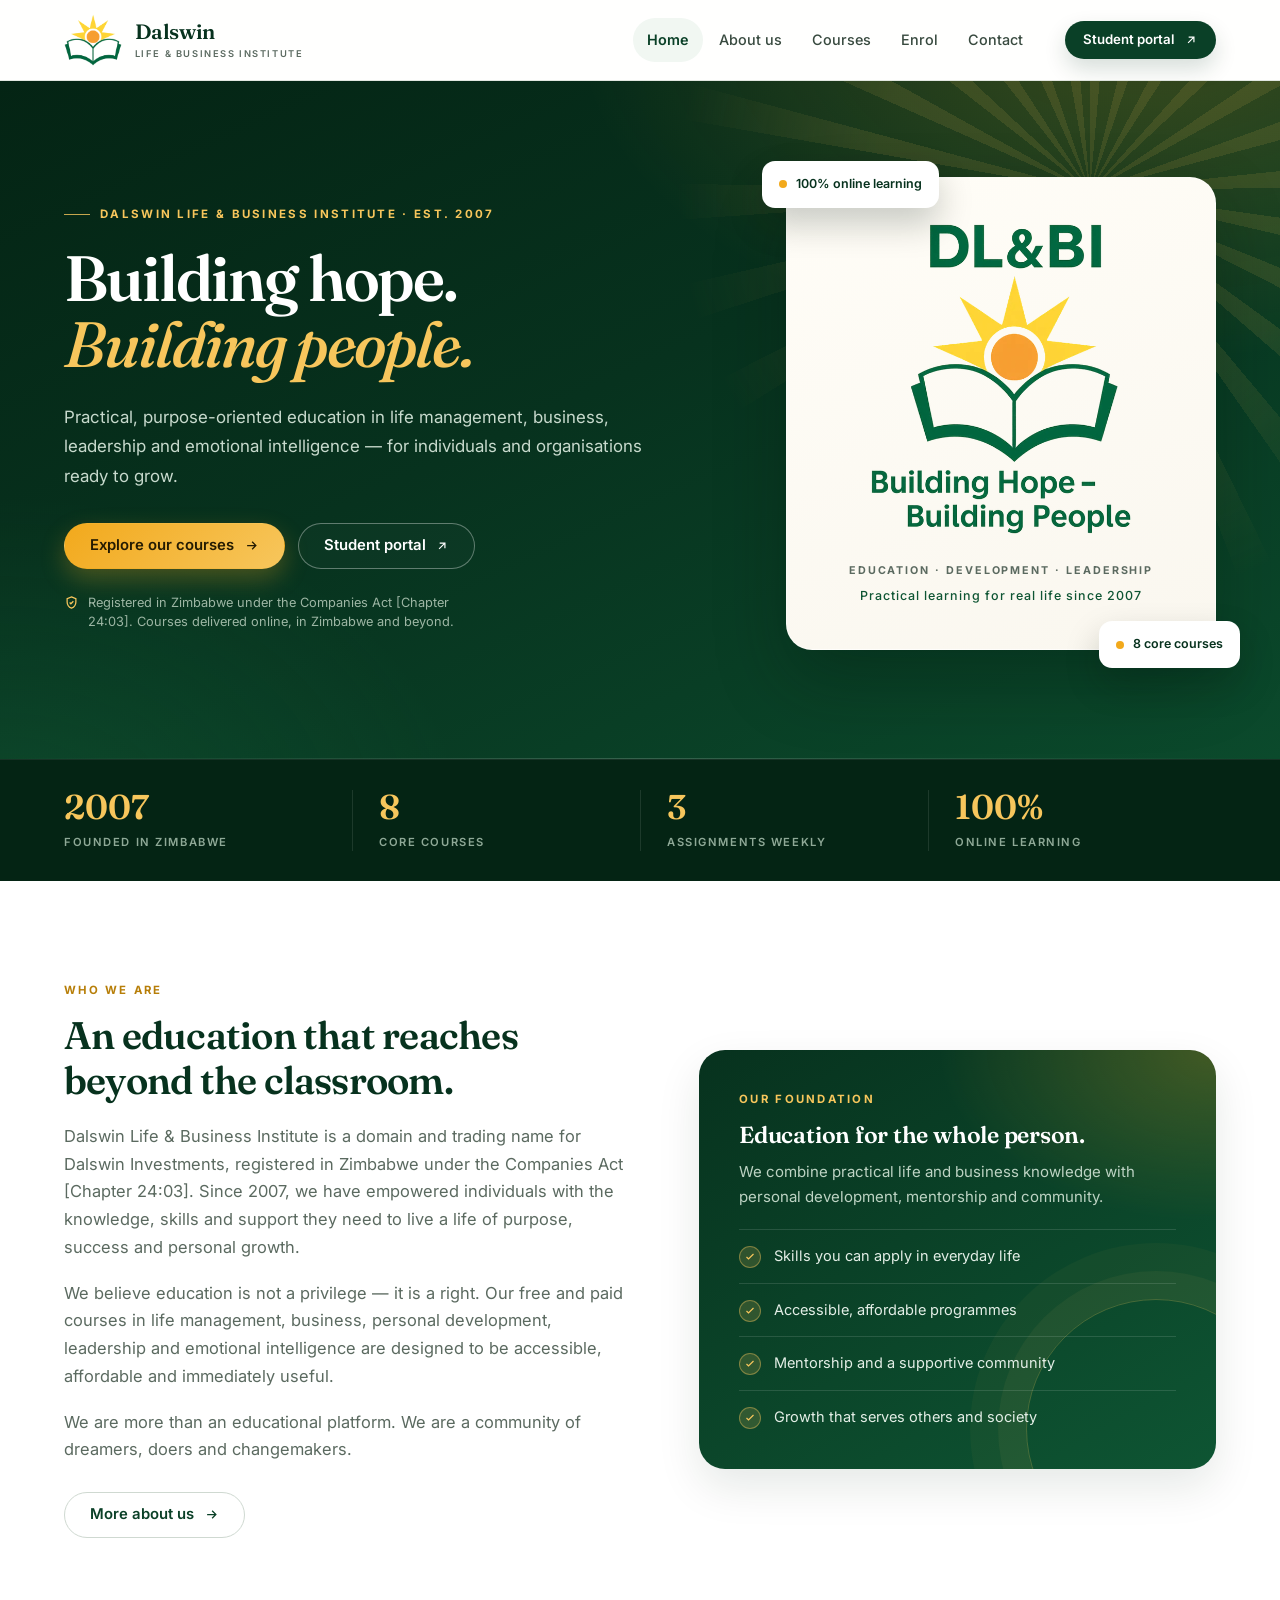
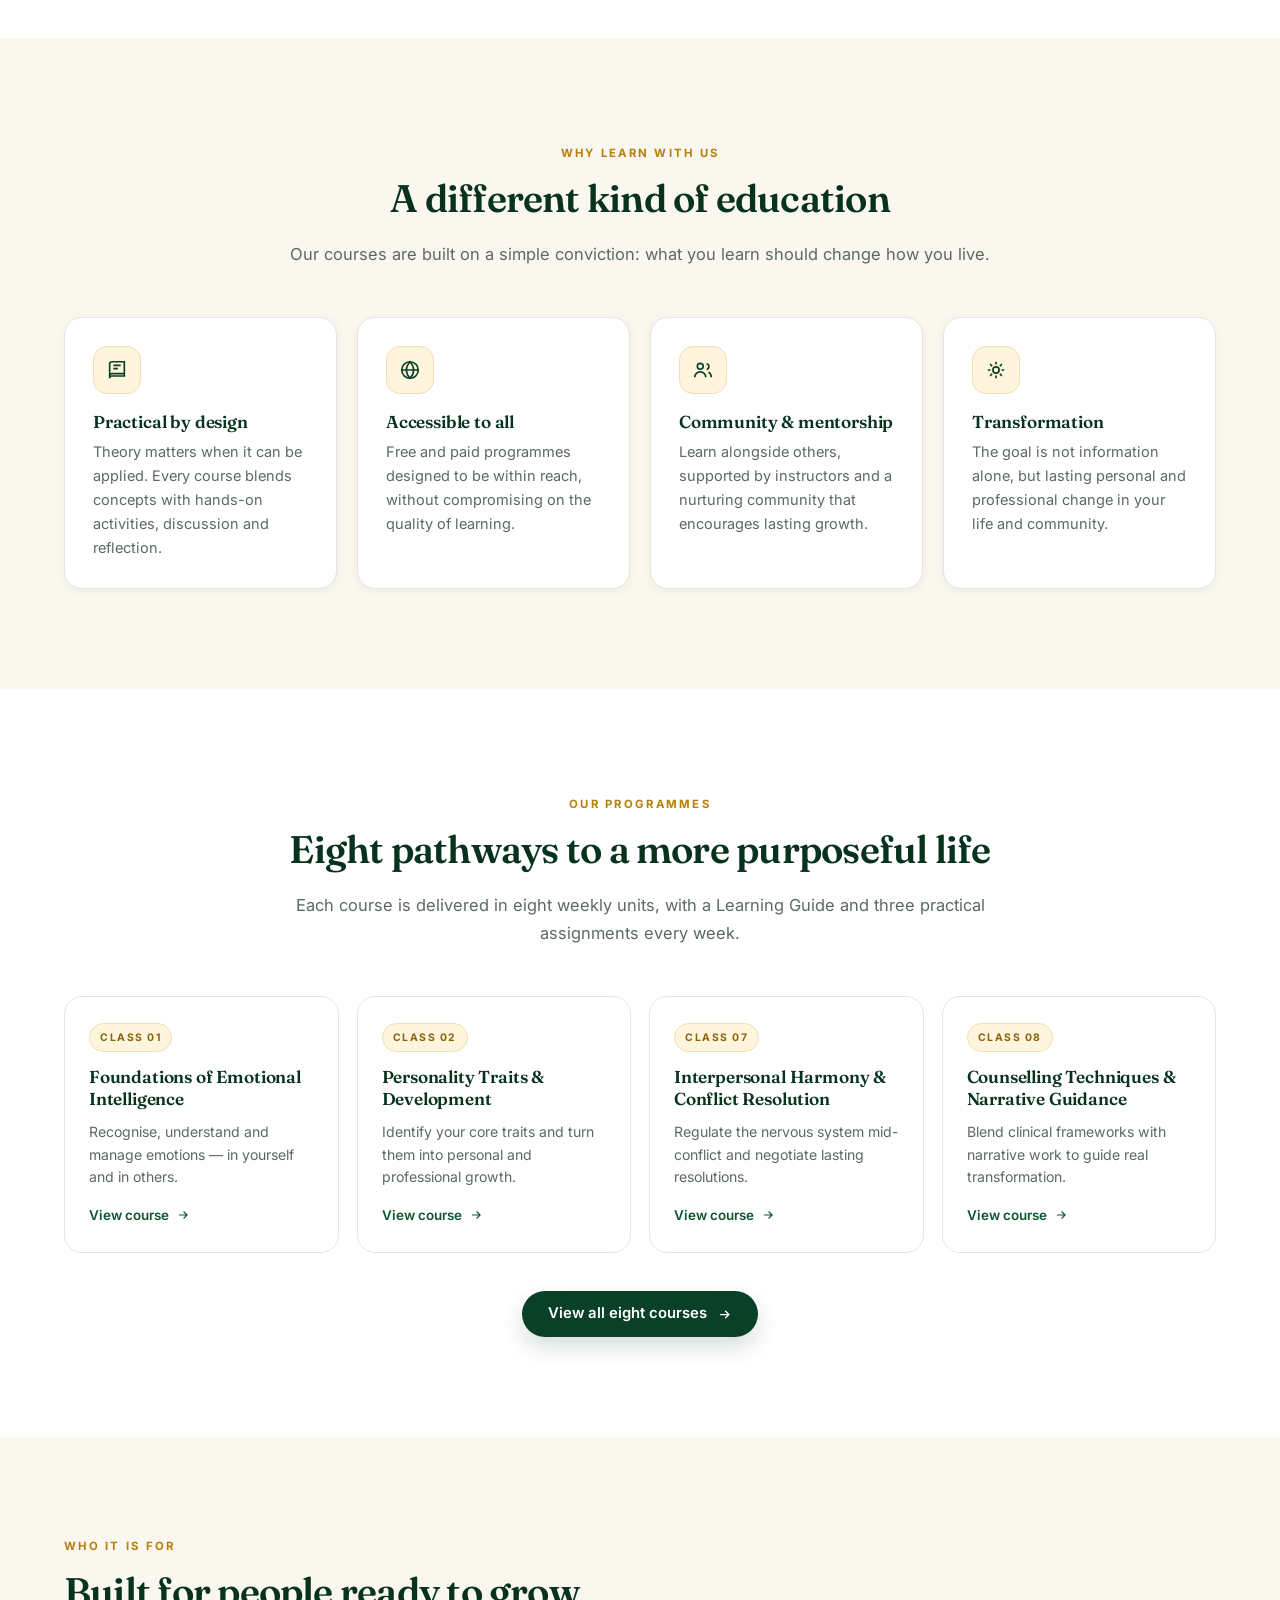
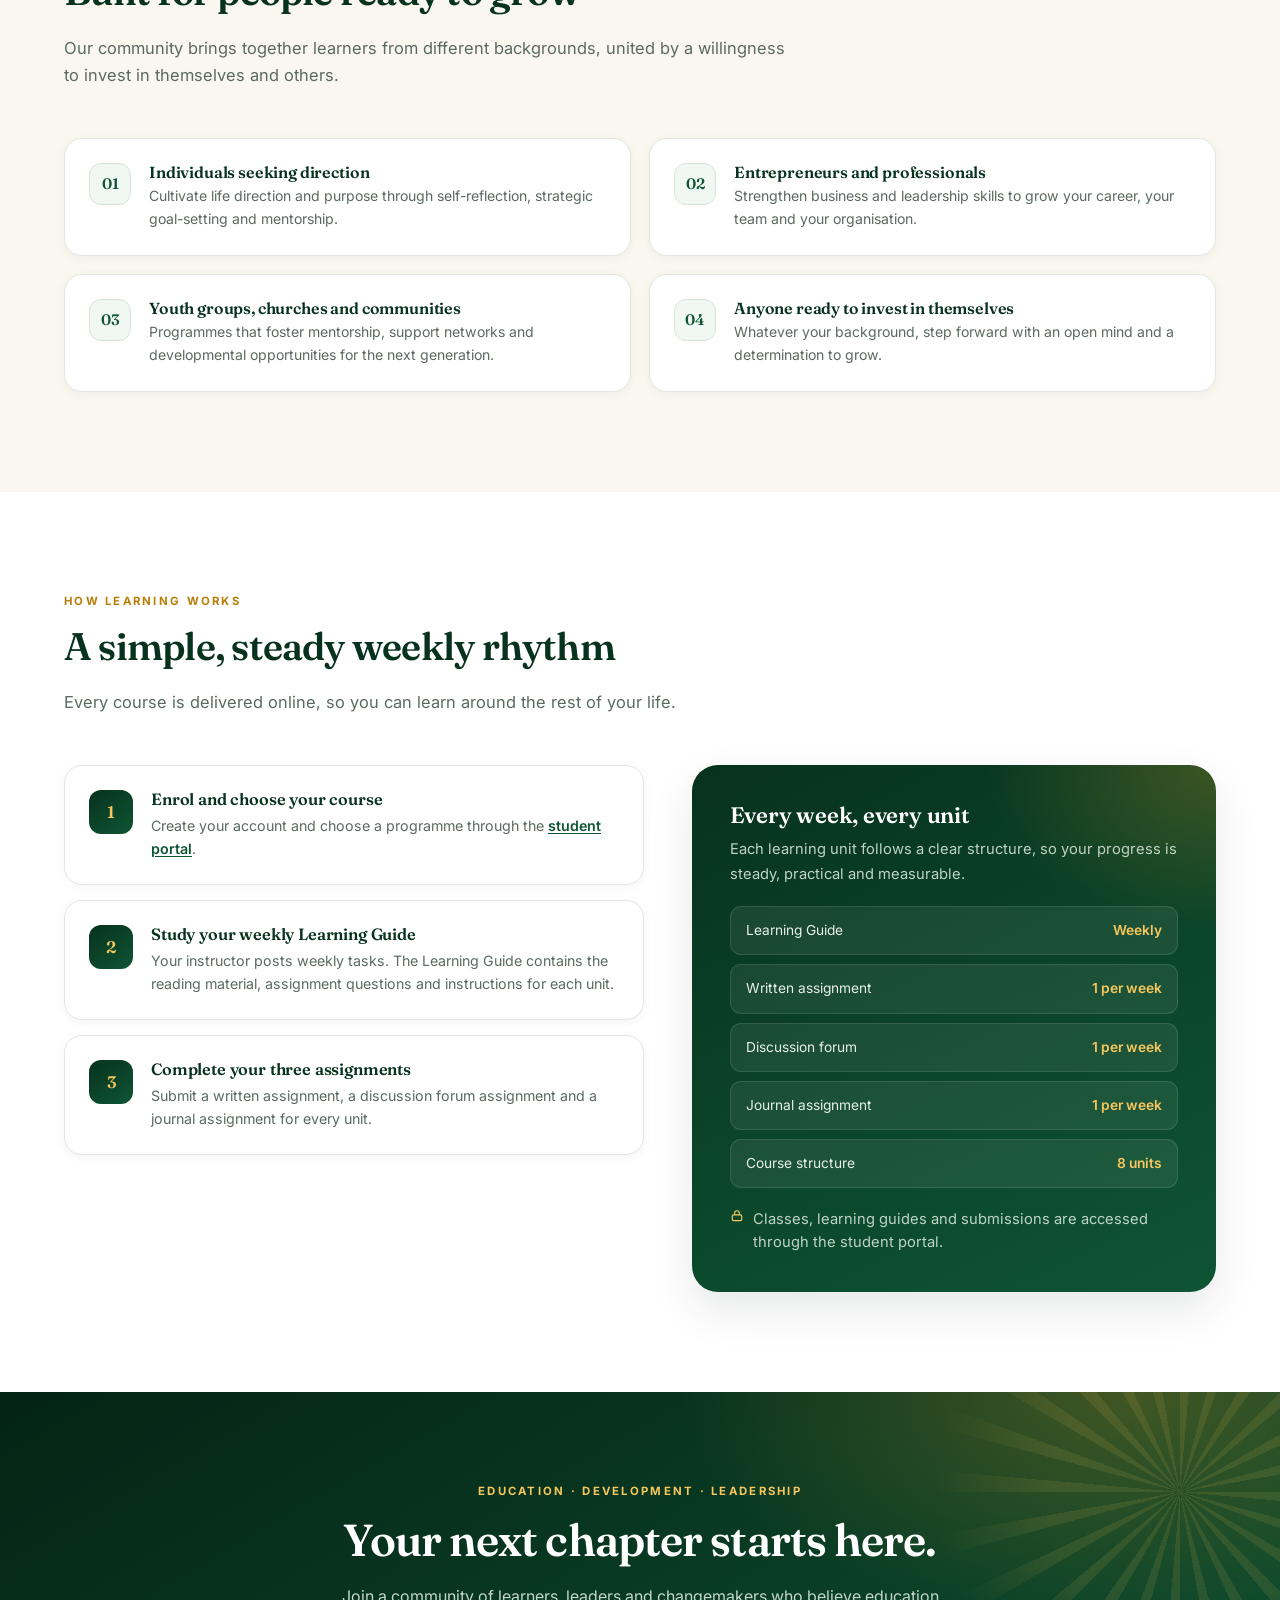
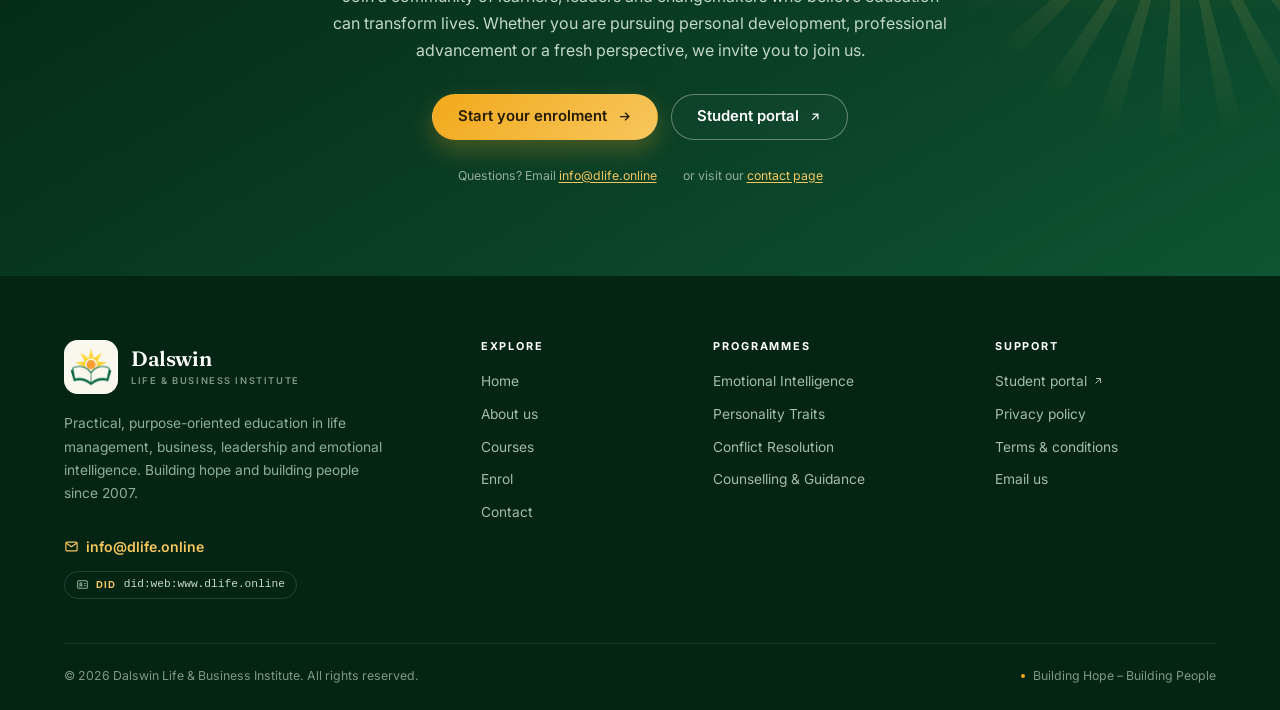
==== commit 359aa294: "Show DID in footer and document copyright Display the did:web identifier with a link to its DID docu" ====
--- a/index.html
+++ b/index.html
@@ -373,6 +373,11 @@
           <svg width="15" height="15" viewBox="0 0 24 24" fill="none" stroke="currentColor" stroke-width="1.9" aria-hidden="true"><rect x="3" y="5" width="18" height="14" rx="2"/><path d="m3.5 6.5 8.5 6 8.5-6"/></svg>
           info@dlife.online
         </a>
+        <a class="footer-did" href="https://www.dlife.online/.well-known/did.json" target="_blank" rel="noopener noreferrer" aria-label="DID document for www.dlife.online (opens JSON)">
+          <svg width="13" height="13" viewBox="0 0 24 24" fill="none" stroke="currentColor" stroke-width="1.9" aria-hidden="true"><rect x="3" y="5" width="18" height="14" rx="2"/><circle cx="9" cy="11" r="2"/><path d="M6.5 16c.5-1.4 1.4-2 2.5-2s2 .6 2.5 2M15 10h3M15 14h3"/></svg>
+          <span class="footer-did-label">DID</span>
+          <code>did:web:www.dlife.online</code>
+        </a>
       </div>
 
       <div>
--- a/assets/css/styles.css
+++ b/assets/css/styles.css
@@ -713,6 +713,22 @@
   color:var(--gold-200);font-weight:600;font-size:.88rem;
 }
 .footer-email:hover{text-decoration:underline;text-underline-offset:3px}
+.footer-did{
+  display:flex;width:max-content;max-width:100%;align-items:center;gap:7px;margin-top:10px;
+  padding:6px 11px;border:1px solid rgba(255,255,255,.14);border-radius:999px;
+  color:#93AD9B;font-size:.72rem;line-height:1.2;
+  transition:border-color .2s ease,color .2s ease;
+}
+.footer-did:hover{border-color:rgba(212,175,55,.55);color:var(--gold-200)}
+.footer-did-label{
+  font-size:.6rem;font-weight:700;letter-spacing:.13em;text-transform:uppercase;
+  color:var(--gold-200);
+}
+.footer-did code{
+  font-family:ui-monospace,SFMono-Regular,Menlo,Consolas,monospace;
+  font-size:.7rem;color:#C6D8CB;overflow-wrap:anywhere;
+}
+.footer-did:hover code{color:inherit}
 .site-footer h3{
   margin:0 0 16px;font-family:var(--font-sans);font-size:.68rem;font-weight:700;
   letter-spacing:.17em;text-transform:uppercase;color:#fff;
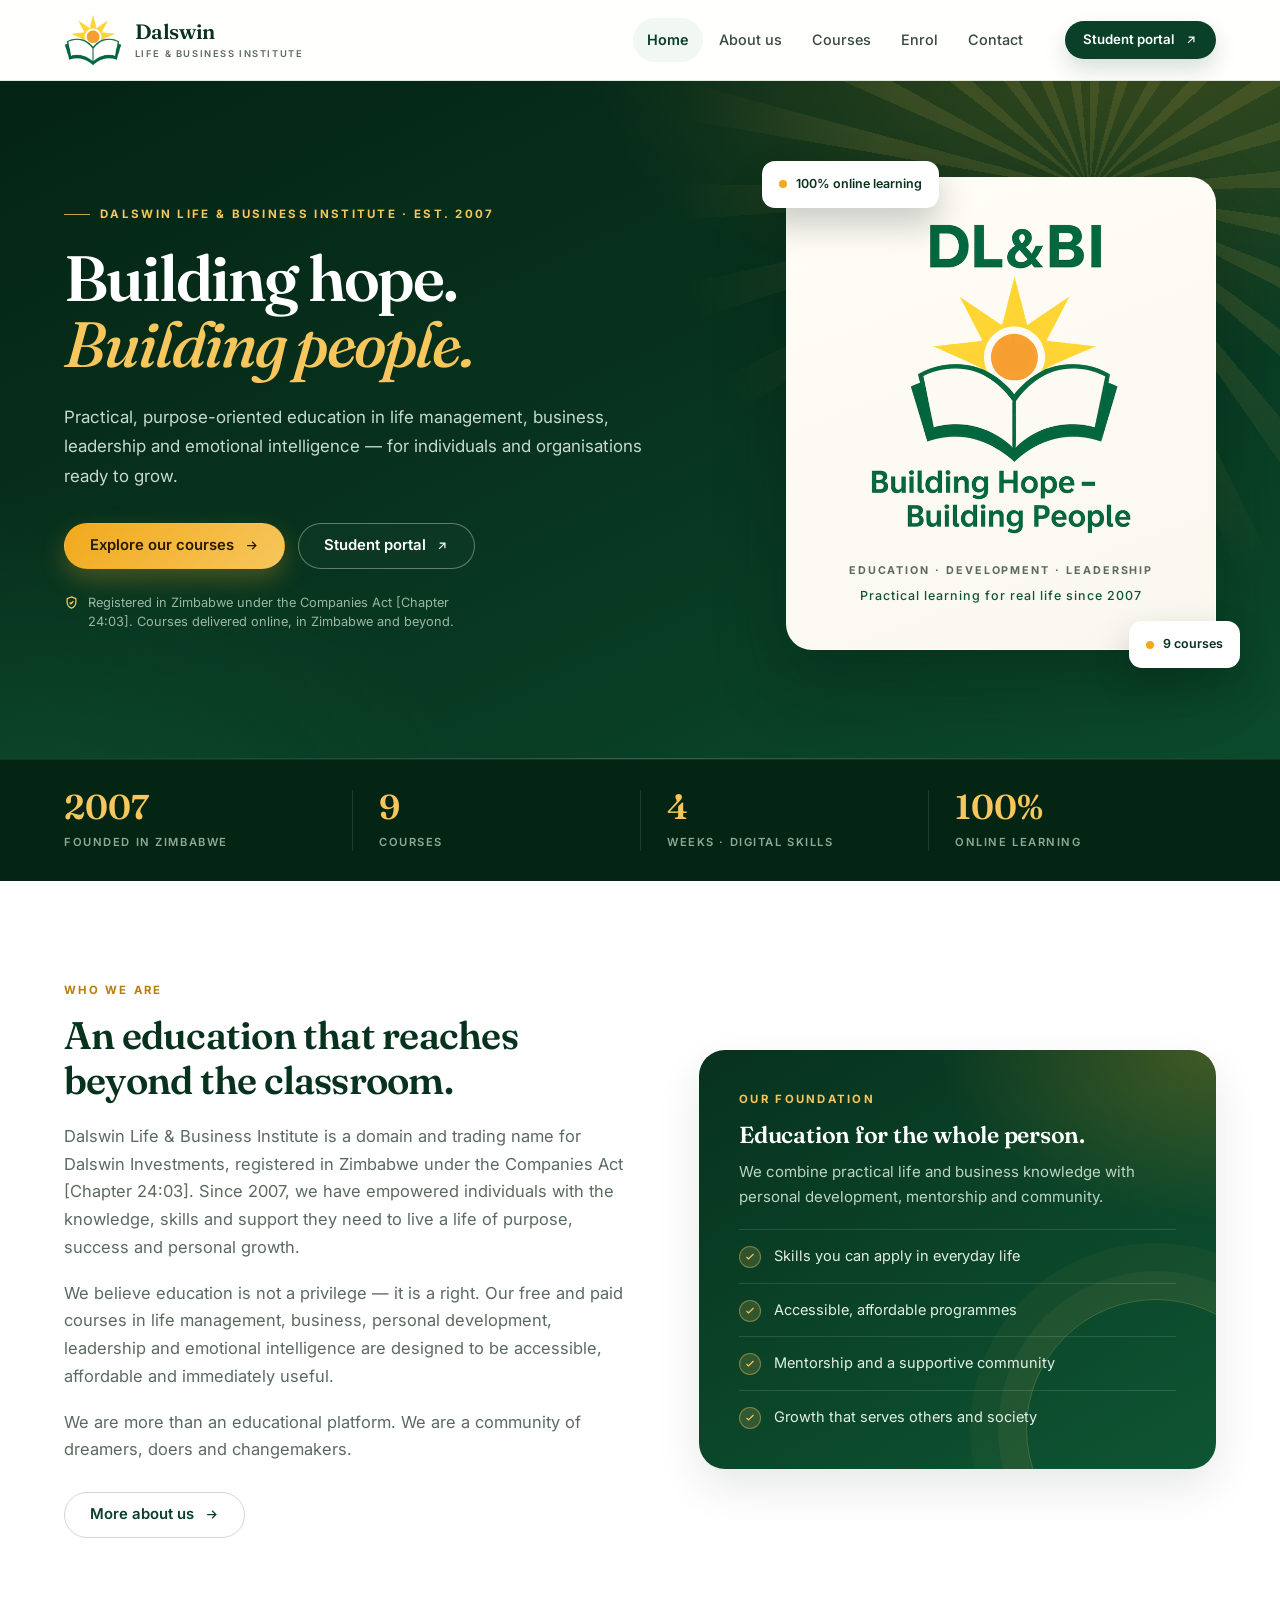
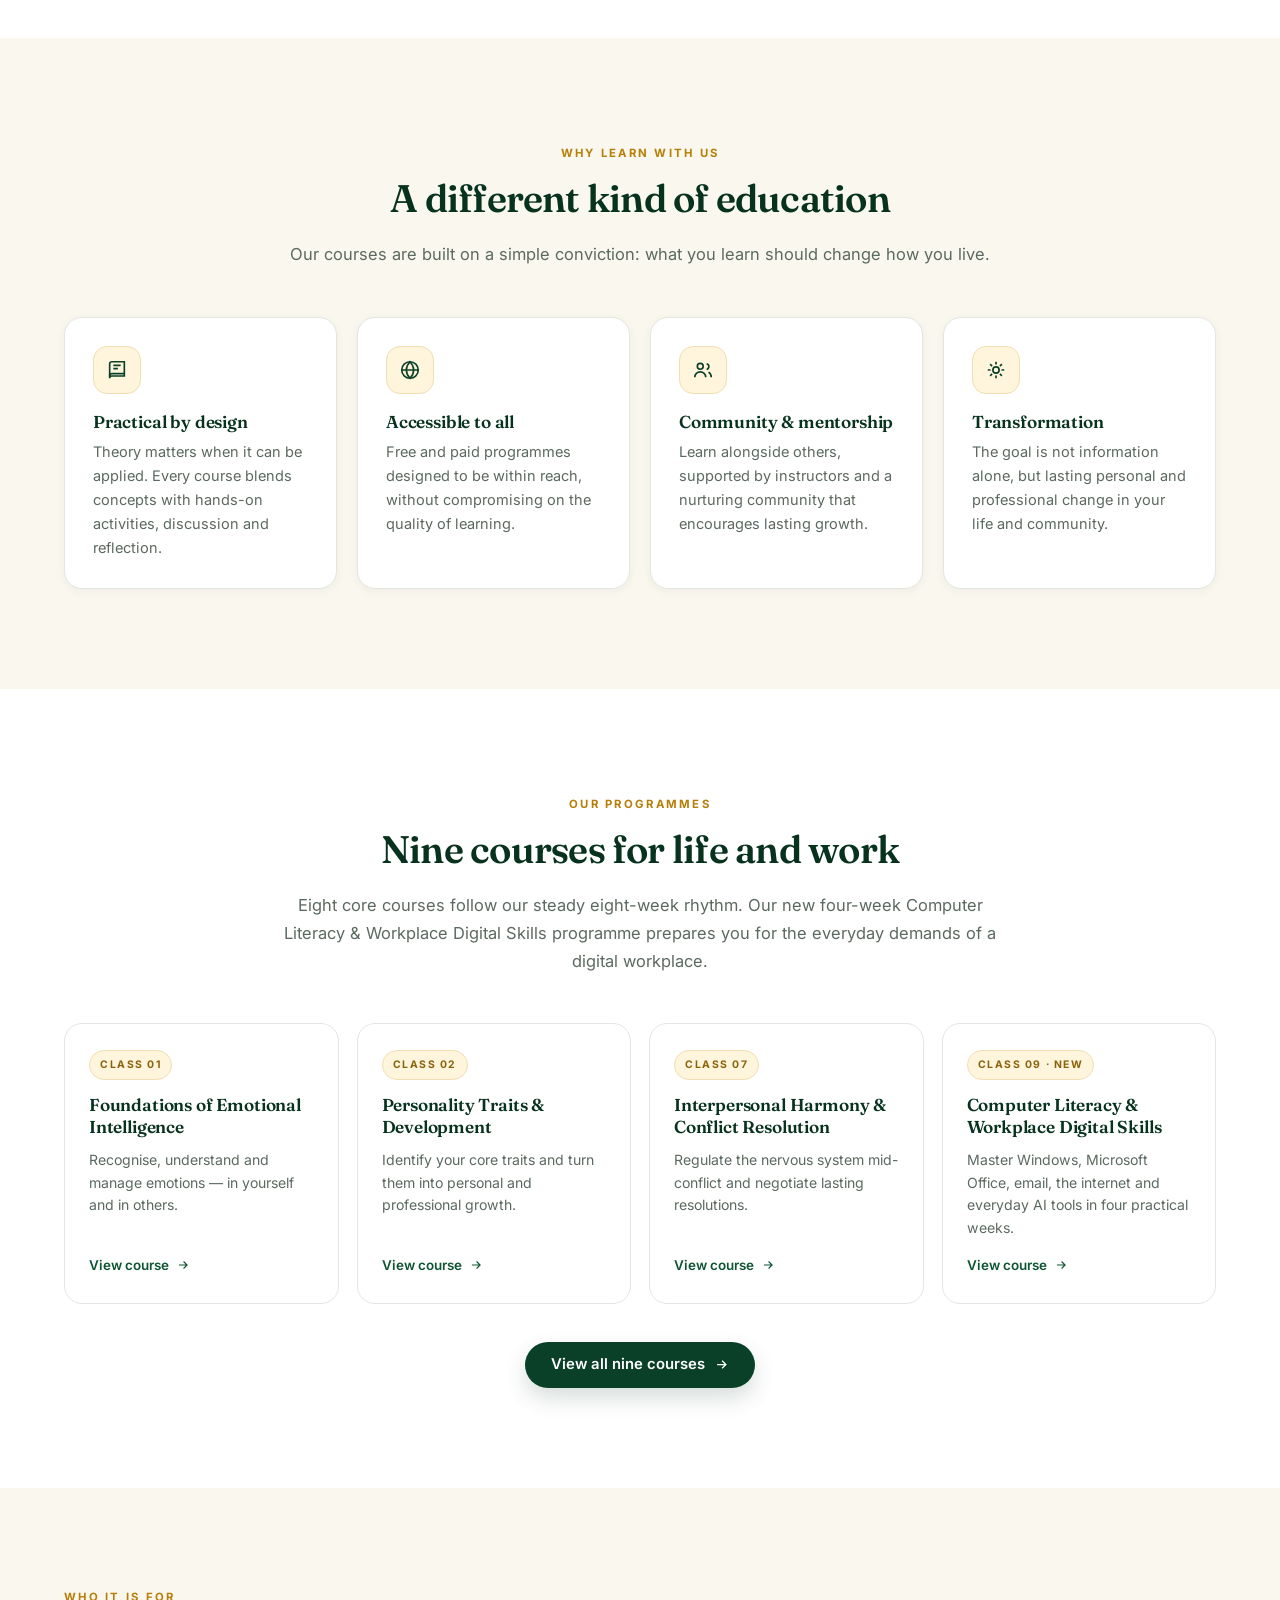
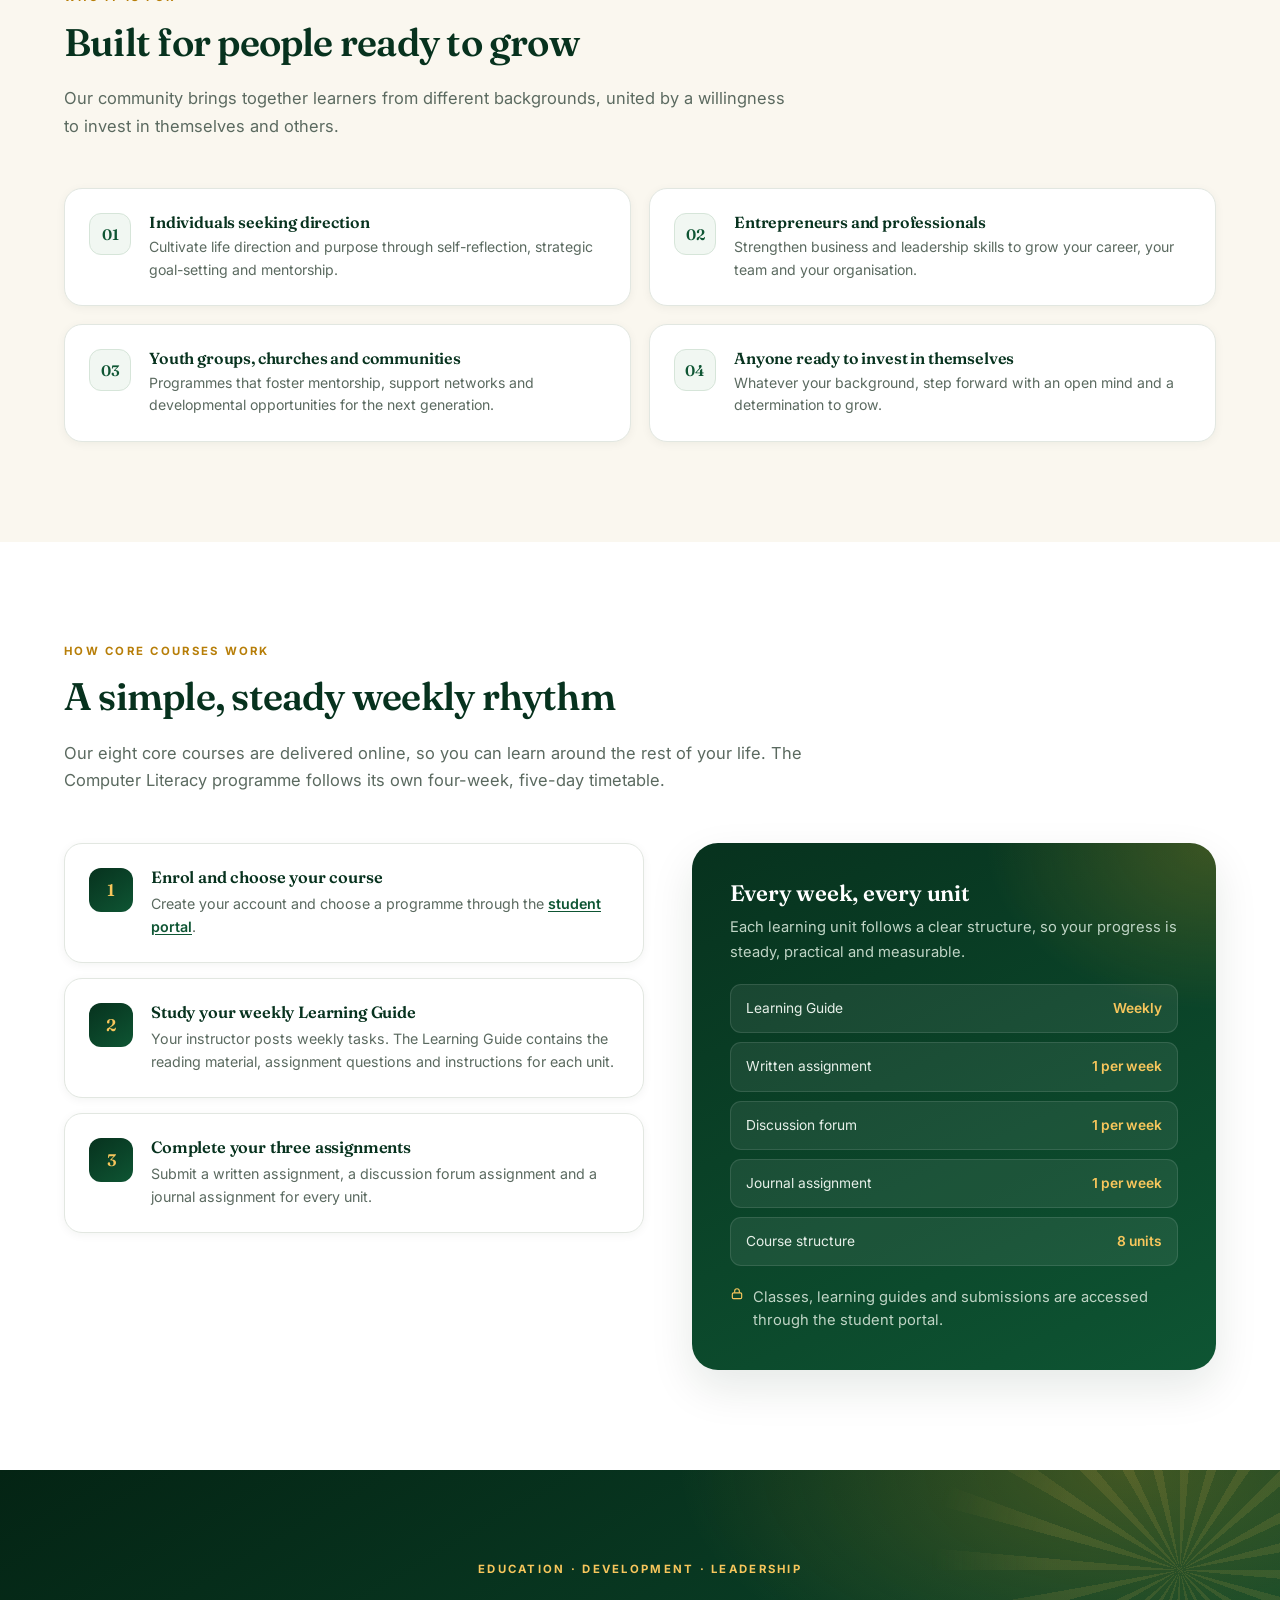
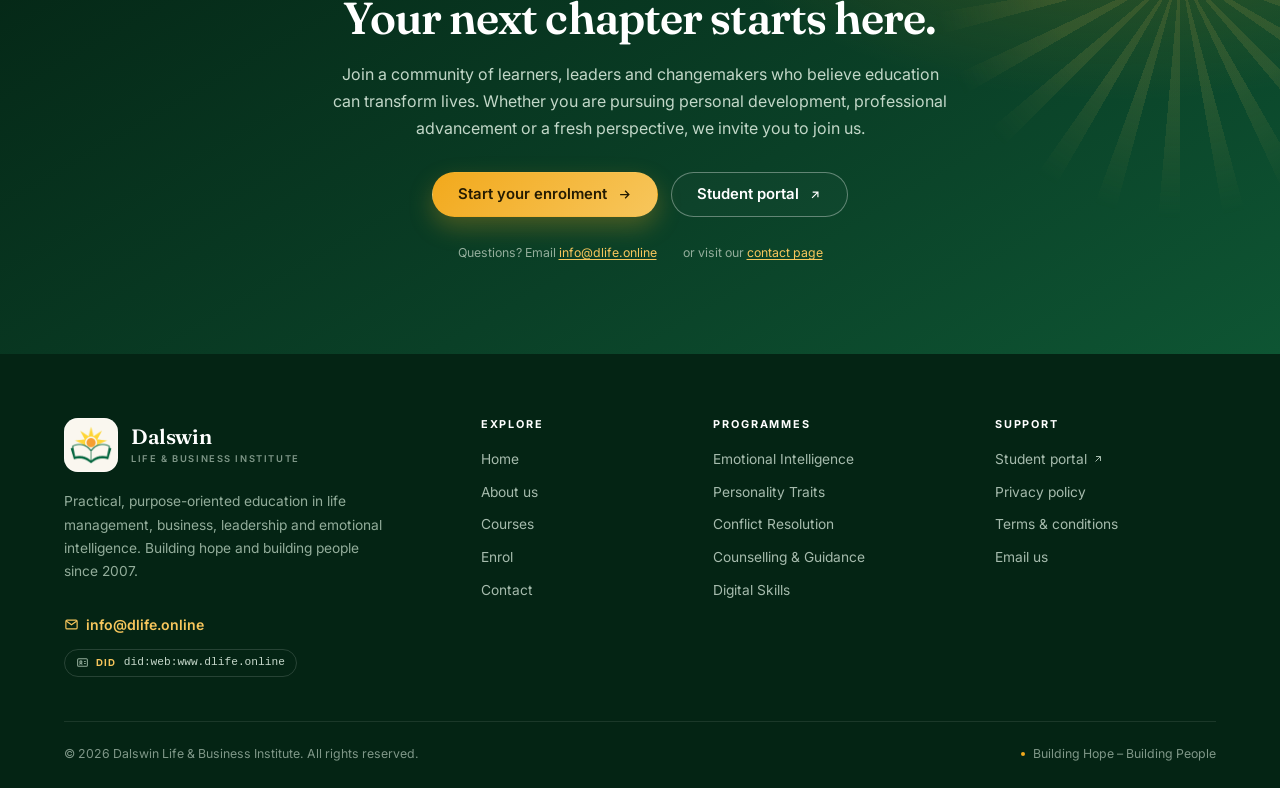
==== commit dd2ed7f4: "Add Computer Literacy & Workplace Digital Skills course Introduce the four-week Class 09 programme w" ====
--- a/index.html
+++ b/index.html
@@ -86,7 +86,7 @@
           <p>Education · Development · Leadership</p>
           <p>Practical learning for real life since 2007</p>
         </div>
-        <span class="hero-chip hero-chip--two"><span class="dot"></span>8 core courses</span>
+        <span class="hero-chip hero-chip--two"><span class="dot"></span>9 courses</span>
       </div>
     </div>
   </section>
@@ -95,8 +95,8 @@
   <section class="stats" aria-label="Dalswin at a glance">
     <div class="container stats-grid">
       <div class="stat"><b>2007</b><span>Founded in Zimbabwe</span></div>
-      <div class="stat"><b>8</b><span>Core courses</span></div>
-      <div class="stat"><b>3</b><span>Assignments weekly</span></div>
+      <div class="stat"><b>9</b><span>Courses</span></div>
+      <div class="stat"><b>4</b><span>Weeks · digital skills</span></div>
       <div class="stat"><b>100%</b><span>Online learning</span></div>
     </div>
   </section>
@@ -179,8 +179,8 @@
     <div class="container">
       <div class="section-head center reveal">
         <span class="kicker">Our programmes</span>
-        <h2>Eight pathways to a more purposeful life</h2>
-        <p>Each course is delivered in eight weekly units, with a Learning Guide and three practical assignments every week.</p>
+        <h2>Nine courses for life and work</h2>
+        <p>Eight core courses follow our steady eight-week rhythm. Our new four-week Computer Literacy &amp; Workplace Digital Skills programme prepares you for the everyday demands of a digital workplace.</p>
       </div>
 
       <div class="course-grid">
@@ -211,10 +211,10 @@
           </span>
         </a>
 
-        <a class="course-card reveal" href="courses.html#counselling-guidance">
-          <span class="course-code">Class 08</span>
-          <h3>Counselling Techniques &amp; Narrative Guidance</h3>
-          <p>Blend clinical frameworks with narrative work to guide real transformation.</p>
+        <a class="course-card reveal" href="courses.html#computer-literacy">
+          <span class="course-code">Class 09 · New</span>
+          <h3>Computer Literacy &amp; Workplace Digital Skills</h3>
+          <p>Master Windows, Microsoft Office, email, the internet and everyday AI tools in four practical weeks.</p>
           <span class="card-link">View course
             <svg width="14" height="14" viewBox="0 0 24 24" fill="none" stroke="currentColor" stroke-width="2" aria-hidden="true"><path d="M5 12h14M13 6l6 6-6 6"/></svg>
           </span>
@@ -222,7 +222,7 @@
       </div>
 
       <div class="center-cta">
-        <a href="courses.html" class="btn btn-primary">View all eight courses
+        <a href="courses.html" class="btn btn-primary">View all nine courses
           <svg width="15" height="15" viewBox="0 0 24 24" fill="none" stroke="currentColor" stroke-width="2" aria-hidden="true"><path d="M5 12h14M13 6l6 6-6 6"/></svg>
         </a>
       </div>
@@ -278,9 +278,9 @@
   <section class="section bg-white">
     <div class="container">
       <div class="section-head reveal">
-        <span class="kicker">How learning works</span>
+        <span class="kicker">How core courses work</span>
         <h2>A simple, steady weekly rhythm</h2>
-        <p>Every course is delivered online, so you can learn around the rest of your life.</p>
+        <p>Our eight core courses are delivered online, so you can learn around the rest of your life. The Computer Literacy programme follows its own four-week, five-day timetable.</p>
       </div>
 
       <div class="process-grid">
@@ -398,6 +398,7 @@
           <li><a href="courses.html#personality-development">Personality Traits</a></li>
           <li><a href="courses.html#conflict-resolution">Conflict Resolution</a></li>
           <li><a href="courses.html#counselling-guidance">Counselling &amp; Guidance</a></li>
+          <li><a href="courses.html#computer-literacy">Digital Skills</a></li>
         </ul>
       </div>
 
--- a/assets/css/styles.css
+++ b/assets/css/styles.css
@@ -550,6 +550,95 @@
 }
 .aside-note strong{display:block;color:#fff;font-family:var(--font-serif);font-weight:600;font-size:1.02rem;margin-bottom:6px}
 .aside-note .btn{margin-top:14px}
+
+/* ---------- Programme curriculum ---------- */
+.course-extra{margin-top:34px;padding-top:32px;border-top:1px solid var(--line)}
+.course-block + .course-block{margin-top:38px}
+.course-block .course-overview{margin-bottom:0}
+.week-grid{display:grid;grid-template-columns:1fr;gap:16px;margin-top:16px}
+.week-card{
+  background:var(--cream);border:1px solid var(--line);border-radius:16px;
+  padding:20px;min-width:0;
+}
+.week-card__head{
+  display:flex;align-items:flex-start;justify-content:space-between;gap:10px;
+  flex-wrap:wrap;margin-bottom:6px;
+}
+.week-card h4{font-family:var(--font-serif);font-size:1.02rem;line-height:1.32;color:var(--green-900);margin:0}
+.week-tag{
+  flex:none;padding:3px 8px;border-radius:999px;background:var(--gold-soft);
+  border:1px solid var(--gold-line);color:var(--gold-600);
+  font-size:.58rem;font-weight:700;letter-spacing:.1em;text-transform:uppercase;
+}
+.week-objective{font-size:.82rem;color:var(--muted);margin:0 0 10px}
+.week-list{display:grid;gap:5px;margin:0;padding:0;list-style:none}
+.week-list--cols{grid-template-columns:repeat(2,minmax(0,1fr));column-gap:28px}
+.week-list li{position:relative;padding-left:14px;font-size:.83rem;line-height:1.5;color:#3B4C41}
+.week-list li::before{
+  content:"";position:absolute;left:0;top:.62em;width:4px;height:4px;border-radius:50%;
+  background:var(--gold);
+}
+.week-groups{display:grid;grid-template-columns:repeat(3,minmax(0,1fr));gap:20px;margin-top:12px}
+.week-groups--2{grid-template-columns:repeat(2,minmax(0,1fr))}
+.week-group h5{
+  margin:0 0 6px;font-family:var(--font-sans);font-size:.64rem;font-weight:700;
+  letter-spacing:.12em;text-transform:uppercase;color:var(--green-700);
+}
+.week-assessment{
+  margin-top:14px;padding-top:12px;border-top:1px dashed var(--line-2);
+  font-size:.78rem;line-height:1.55;color:var(--muted);
+}
+.week-assessment b{color:var(--green-900)}
+.course-columns{display:grid;grid-template-columns:1fr 1fr;gap:26px;align-items:start;margin-top:14px}
+.table-wrap{overflow-x:auto;border:1px solid var(--line);border-radius:14px;background:var(--white)}
+.data-table{width:100%;min-width:300px;border-collapse:collapse;font-size:.84rem}
+.data-table th,.data-table td{padding:10px 14px;text-align:left;border-bottom:1px solid var(--line)}
+.data-table th{
+  font-size:.62rem;font-weight:700;letter-spacing:.12em;text-transform:uppercase;
+  color:var(--muted);background:var(--cream);
+}
+.data-table tr:last-child td{border-bottom:0}
+.data-table--numbers td:last-child,.data-table--numbers th:last-child{text-align:right}
+.data-table .total-row td{font-weight:700;color:var(--green-900);background:var(--green-50)}
+.time-list{
+  display:grid;gap:0;margin:0;padding:6px 16px;list-style:none;
+  border:1px solid var(--line);border-radius:14px;background:var(--white);
+}
+.time-list li{
+  display:flex;justify-content:space-between;gap:16px;padding:9px 0;
+  border-bottom:1px dashed var(--line-2);font-size:.84rem;color:#3B4C41;
+}
+.time-list li:last-child{border-bottom:0}
+.time-list b{color:var(--green-900);font-weight:600;white-space:nowrap}
+.checklist-grid{grid-template-columns:1fr 1fr;gap:10px 24px;margin-top:14px}
+.project-steps{display:grid;gap:9px;margin:14px 0 0;padding:0;list-style:none;counter-reset:step}
+.project-steps li{display:flex;align-items:flex-start;gap:10px;font-size:.86rem;line-height:1.55;color:#3B4C41}
+.project-steps li::before{
+  counter-increment:step;content:counter(step);flex:none;width:22px;height:22px;
+  border-radius:50%;display:grid;place-items:center;margin-top:1px;
+  background:var(--green-900);color:var(--gold-200);font-size:.68rem;font-weight:700;
+}
+.certificate-card{
+  margin-top:16px;padding:24px;border:1px solid var(--gold-line);border-radius:16px;
+  background:linear-gradient(150deg,#FFFDF6,var(--gold-soft));
+}
+.certificate-card .kicker{margin-bottom:6px}
+.certificate-card h4{font-family:var(--font-serif);font-size:1.15rem;color:var(--green-900);margin:0 0 8px}
+.certificate-card p{margin:0;font-size:.87rem;line-height:1.65;color:#3B4C41}
+.certificate-card .course-callout{margin-top:14px}
+.course-callout{
+  margin-top:14px;padding:14px 16px;border-left:3px solid var(--gold);
+  border-radius:0 10px 10px 0;background:var(--cream);
+  font-size:.84rem;line-height:1.6;color:#3B4C41;
+}
+.course-callout strong{color:var(--green-900)}
+@media (max-width:1080px){
+  .week-groups{grid-template-columns:repeat(2,minmax(0,1fr))}
+}
+@media (max-width:960px){
+  .course-columns,.checklist-grid{grid-template-columns:1fr}
+  .week-list--cols,.week-groups,.week-groups--2{grid-template-columns:1fr}
+}
 
 /* ---------- Admissions / steps ---------- */
 .admission-steps{display:grid;grid-template-columns:repeat(2,1fr);gap:18px}
